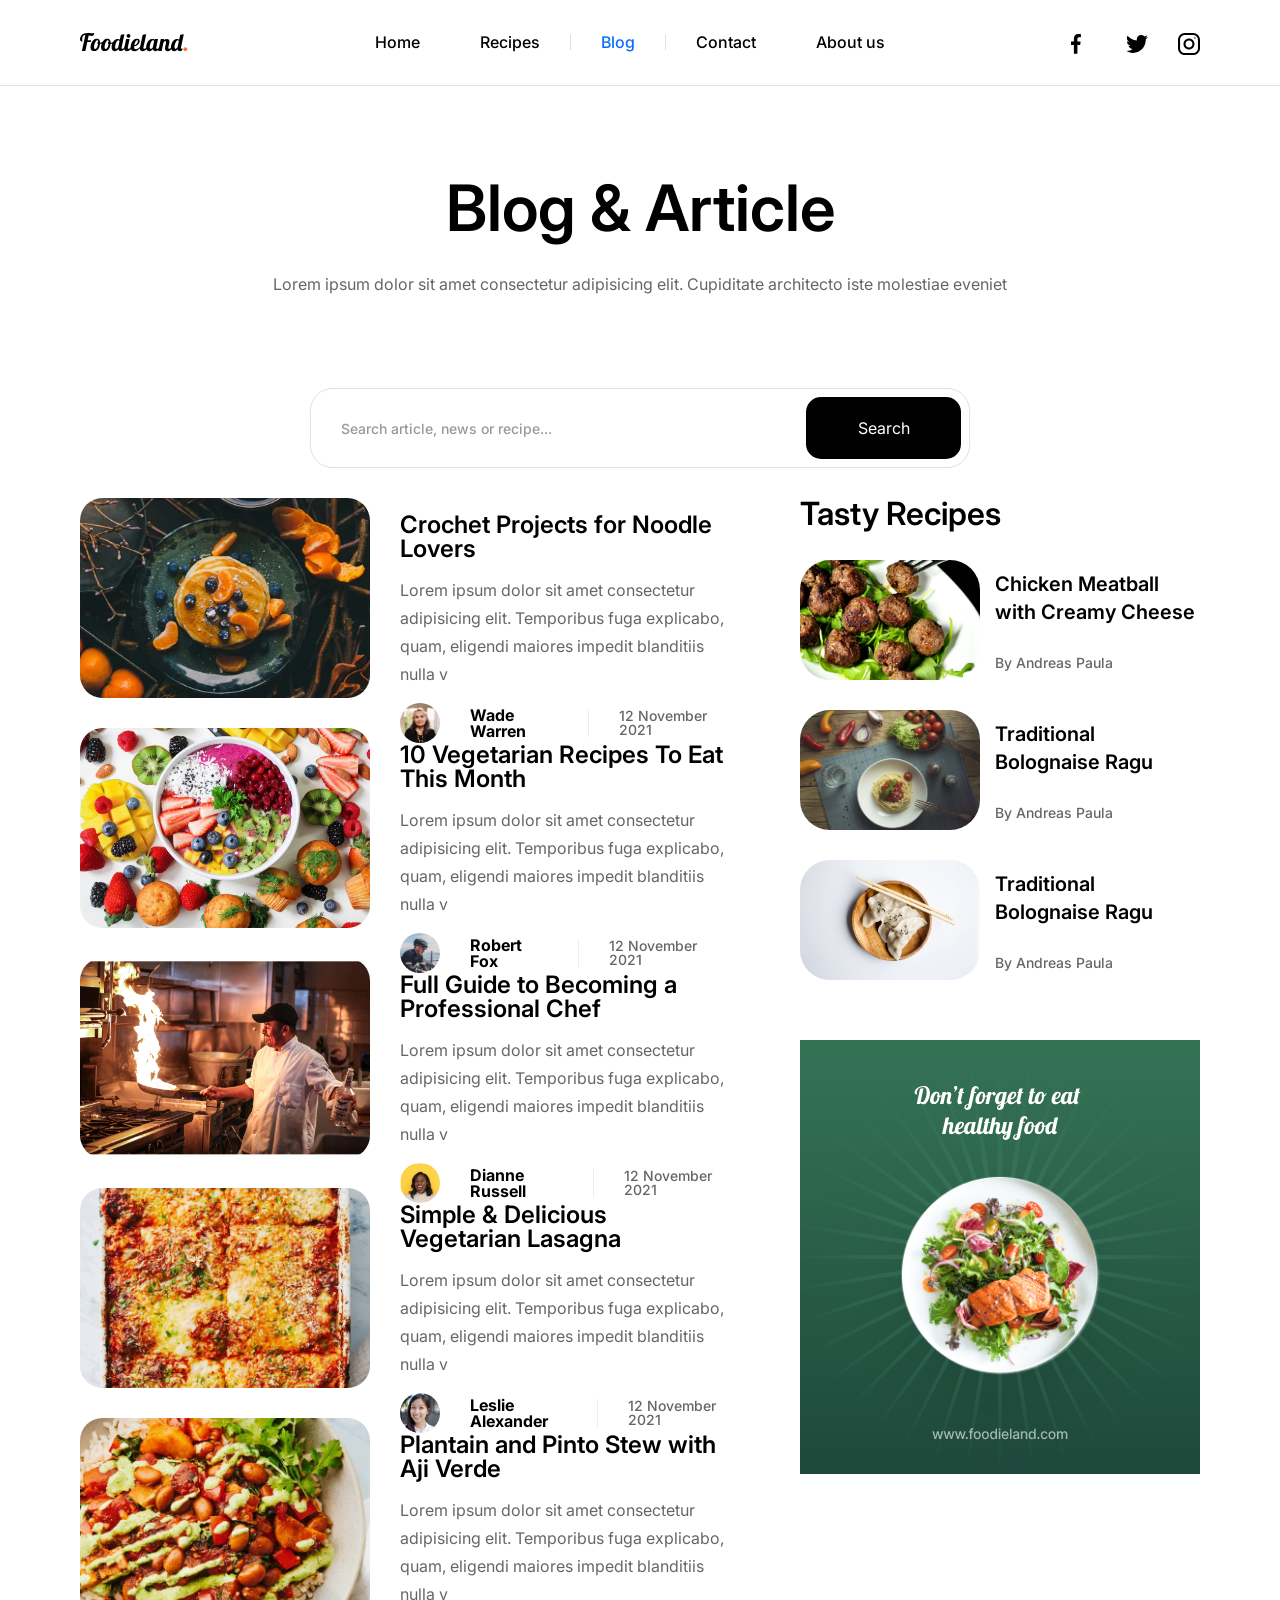
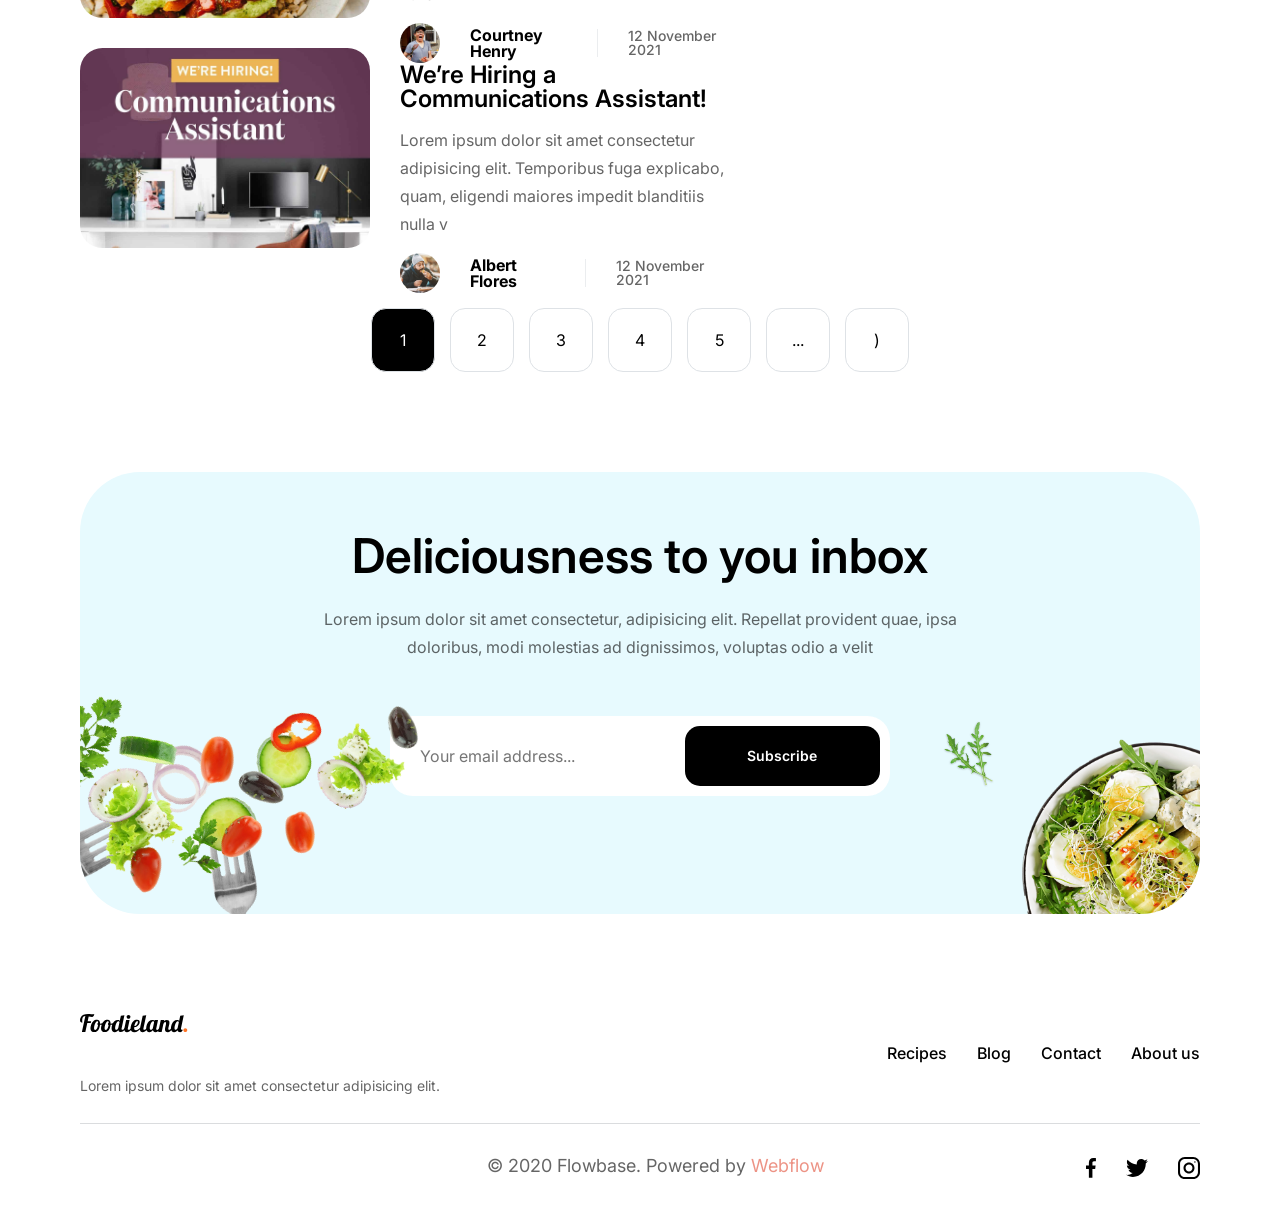
==== pages/blog_list_page/index.html @ 28702eb5 "Initial commit" ====
<!DOCTYPE html>
<html lang="en">

<head>
    <meta charset="UTF-8">
    <meta name="viewport" content="width=device-width, initial-scale=1.0">
    <link href="https://cdn.jsdelivr.net/npm/bootstrap@5.3.8/dist/css/bootstrap.min.css" rel="stylesheet"
        integrity="sha384-sRIl4kxILFvY47J16cr9ZwB07vP4J8+LH7qKQnuqkuIAvNWLzeN8tE5YBujZqJLB" crossorigin="anonymous">
    <script src="https://cdn.jsdelivr.net/npm/bootstrap@5.3.8/dist/js/bootstrap.bundle.min.js"
        integrity="sha384-FKyoEForCGlyvwx9Hj09JcYn3nv7wiPVlz7YYwJrWVcXK/BmnVDxM+D2scQbITxI"
        crossorigin="anonymous"></script>
    <link rel="preconnect" href="https://fonts.googleapis.com">
    <link rel="preconnect" href="https://fonts.gstatic.com" crossorigin>
    <link
        href="https://fonts.googleapis.com/css2?family=Inter:ital,opsz,wght@0,14..32,100..900;1,14..32,100..900&display=swap"
        rel="stylesheet">
    <link rel="stylesheet" href="./styles/style.css">
    <title>Blog List Page</title>
</head>

<body>
    <header class="d-flex justify-content-between align-items-center pt-2 pb-2 border-bottom">
        <img src="../../assets/svg/logo.svg" alt="">
        <ul class="d-flex">
            <li class="ps-2 pe-2">Home</li>
            <li class="ps-2 pe-2">Recipes</li>
            <li class="ps-2 pe-2 border-start border-end text-primary">Blog</li>
            <li class="ps-2 pe-2">Contact</li>
            <li class="ps-2 pe-2">About us</li>
        </ul>
        <ul class="d-flex gap-2">
            <li class="me-1"><img src="../../assets/svg/facebook.svg" alt=""></li>
            <li><img src="../../assets/svg/twitter.svg" alt=""></li>
            <li><img src="../../assets/svg/instagram.svg" alt=""></li>
        </ul>
    </header>
    <div class="headline mt-4 d-flex no-padding flex-column gap-2">
        <h2>Blog & Article</h2>
        <p>Lorem ipsum dolor sit amet consectetur adipisicing elit. Cupiditate architecto iste molestiae eveniet</p>
        <div class="d-flex border ps-2 rounded-2 m-4 mt-3 mb-2 bg-white">
            <input class="border-0" type="text" placeholder="Search article, news or recipe...">
            <button class="w-25 ms-auto rounded-1 bg-black text-white border-0">Search</button>
        </div>
    </div>
    <div class="choices">
        <div class=" d-flex gap-3 w-100 justify-content-between">
            <aside class="left no-padding d-flex flex-column gap-2 container">
                <div class="my-rows d-flex gap-1">
                    <span class="no-padding flex-shrink-0 position-relative h-100 rounded-2 overflow-hidden">
                        <img class="w-100 top-50 position-absolute translate-middle-y"
                            src="../../assets/images/orange pancake.jpg" alt="">
                    </span>
                    <div class="context m-1 no-padding d-flex flex-column gap-1">
                        <h3>Crochet Projects for Noodle Lovers</h3>
                        <p>Lorem ipsum dolor sit amet consectetur adipisicing elit. Temporibus fuga explicabo, quam,
                            eligendi maiores impedit blanditiis nulla v</p>
                        <div class="user-info d-flex align-items-center gap-2">
                            <img class="rounded-circle" src="../../assets/images/wade.png" alt="">
                            <h4>Wade Warren</h4>
                            <p class="border-start ps-2">12 November 2021</p>
                        </div>
                    </div>
                </div>
                <div class="my-rows d-flex gap-1">
                    <span class="no-padding flex-shrink-0 position-relative h-100 rounded-2 overflow-hidden">
                        <img class="w-100 top-50 position-absolute translate-middle-y"
                            src="../../assets/images/fruit salad.png" alt="">
                    </span>
                    <div class="context m-1 no-padding d-flex flex-column gap-1">
                        <h3>10 Vegetarian Recipes To Eat This Month</h3>
                        <p>Lorem ipsum dolor sit amet consectetur adipisicing elit. Temporibus fuga explicabo, quam,
                            eligendi maiores impedit blanditiis nulla v</p>
                        <div class="user-info d-flex align-items-center gap-2">
                            <img class="rounded-circle" src="../../assets/images/robert.png" alt="">
                            <h4>Robert Fox</h4>
                            <p class="border-start ps-2">12 November 2021</p>
                        </div>
                    </div>
                </div>
                <div class="my-rows d-flex gap-1">
                    <span class="no-padding flex-shrink-0 position-relative h-100 rounded-2 overflow-hidden">
                        <img class="w-100 top-50 position-absolute translate-middle-y"
                            src="../../assets/images/chef.png" alt="">
                    </span>
                    <div class="context m-1 no-padding d-flex flex-column gap-1">
                        <h3>Full Guide to Becoming a Professional Chef</h3>
                        <p>Lorem ipsum dolor sit amet consectetur adipisicing elit. Temporibus fuga explicabo, quam,
                            eligendi maiores impedit blanditiis nulla v</p>
                        <div class="user-info d-flex align-items-center gap-2">
                            <img class="rounded-circle" src="../../assets/images/dianne.png" alt="">
                            <h4>Dianne Russell</h4>
                            <p class="border-start ps-2">12 November 2021</p>
                        </div>
                    </div>
                </div>
                <div class="my-rows d-flex gap-1">
                    <span class="no-padding flex-shrink-0 position-relative h-100 rounded-2 overflow-hidden">
                        <img class="w-100 top-50 position-absolute translate-middle-y"
                            src="../../assets/images/lasagna.png" alt="">
                    </span>
                    <div class="context m-1 no-padding d-flex flex-column gap-1">
                        <h3>Simple & Delicious Vegetarian Lasagna</h3>
                        <p>Lorem ipsum dolor sit amet consectetur adipisicing elit. Temporibus fuga explicabo, quam,
                            eligendi maiores impedit blanditiis nulla v</p>
                        <div class="user-info d-flex align-items-center gap-2">
                            <img class="rounded-circle" src="../../assets/images/leslie.png" alt="">
                            <h4>Leslie Alexander</h4>
                            <p class="border-start ps-2">12 November 2021</p>
                        </div>
                    </div>
                </div>
                <div class="my-rows d-flex gap-1">
                    <span class="no-padding flex-shrink-0 position-relative h-100 rounded-2 overflow-hidden">
                        <img class="w-100 top-50 position-absolute translate-middle-y"
                            src="../../assets/images/verde.png" alt="">
                    </span>
                    <div class="context m-1 no-padding d-flex flex-column gap-1">
                        <h3>Plantain and Pinto Stew with Aji Verde</h3>
                        <p>Lorem ipsum dolor sit amet consectetur adipisicing elit. Temporibus fuga explicabo, quam,
                            eligendi maiores impedit blanditiis nulla v</p>
                        <div class="user-info d-flex align-items-center gap-2">
                            <img class="rounded-circle" src="../../assets/images/courtney.png" alt="">
                            <h4>Courtney Henry</h4>
                            <p class="border-start ps-2">12 November 2021</p>
                        </div>
                    </div>
                </div>
                <div class="my-rows d-flex gap-1">
                    <span class="no-padding flex-shrink-0 position-relative h-100 rounded-2 overflow-hidden">
                        <img class="w-100 top-50 position-absolute translate-middle-y"
                            src="../../assets/images/announce.png" alt="">
                    </span>
                    <div class="context m-1 no-padding d-flex flex-column gap-1">
                        <h3>We’re Hiring a Communications Assistant!</h3>
                        <p>Lorem ipsum dolor sit amet consectetur adipisicing elit. Temporibus fuga explicabo, quam,
                            eligendi maiores impedit blanditiis nulla v</p>
                        <div class="user-info d-flex align-items-center gap-2">
                            <img class="rounded-circle" src="../../assets/images/albert.png" alt="">
                            <h4>Albert Flores</h4>
                            <p class="border-start ps-2">12 November 2021</p>
                        </div>
                    </div>
                </div>
            </aside>
            <aside class="right flex-shrink-0 ms-auto d-flex flex-column gap-2">
                <div class="first">
                    <h3>Tasty Recipes</h3>
                    <ul class="d-flex mt-2 mb-2 flex-column gap-2">
                        <li class="overflow-hidden d-flex align-items-center gap-1">
                            <span class="flex-shrink-0 d-block h-100 overflow-hidden rounded-3">
                                <img class="start-50 top-50 translate-middle position-relative w-100"
                                    src="../../assets/images/meat balls.png" alt="">
                            </span>
                            <div class="descrip d-flex flex-column gap-2">
                                <h4>Chicken Meatball with Creamy Cheese</h4>
                                <p>By Andreas Paula</p>
                            </div>
                        </li>
                        <li class="overflow-hidden d-flex align-items-center gap-1">
                            <span class="flex-shrink-0 d-block h-100 overflow-hidden rounded-3">
                                <img class="start-50 top-50 translate-middle position-relative w-100"
                                    src="../../assets/images/ragu.png" alt="">
                            </span>
                            <div class="descrip d-flex flex-column gap-2">
                                <h4>Traditional Bolognaise Ragu</h4>
                                <p>By Andreas Paula</p>
                            </div>
                        </li>
                        <li class="overflow-hidden d-flex align-items-center gap-1">
                            <span class="flex-shrink-0 d-block h-100 overflow-hidden rounded-3">
                                <img class="start-50 top-50 translate-middle position-relative w-100"
                                    src="../../assets/images/dumplings.png" alt="">
                            </span>
                            <div class="descrip d-flex flex-column gap-2">
                                <h4>Traditional Bolognaise Ragu</h4>
                                <p>By Andreas Paula</p>
                            </div>
                        </li>
                    </ul>
                </div>
                <img class="w-100" src="../../assets/images/healthy food.svg" alt="">
            </aside>
        </div>
        <div class="container-fluid mt-3 d-flex gap-1 justify-content-center">
            <button
                class="my-col border rounded-1 d-flex justify-content-center bg-black text-white align-items-center">1</button>
            <button class="my-col border rounded-1 d-flex justify-content-center bg-white align-items-center">2</button>
            <button class="my-col border rounded-1 d-flex justify-content-center bg-white align-items-center">3</button>
            <button class="my-col border rounded-1 d-flex justify-content-center bg-white align-items-center">4</button>
            <button class="my-col border rounded-1 d-flex justify-content-center bg-white align-items-center">5</button>
            <button
                class="my-col border rounded-1 d-flex justify-content-center bg-white align-items-center">...</button>
            <button class="my-col border rounded-1 d-flex justify-content-center bg-white align-items-center">)</button>
        </div>
    </div>
    <div class="inbox">
        <div class="w-100 d-flex position-relative p-3 align-items-center flex-column rounded-4 h-100 my-bg">
            <h1>Deliciousness to you inbox</h1>
            <p>Lorem ipsum dolor sit amet consectetur, adipisicing elit. Repellat provident quae, ipsa doloribus,
                modi molestias ad dignissimos, voluptas odio a velit</p>
            <div class="d-flex rounded-2 mt-2 bg-white">
                <input class="border-0" type="text" placeholder="Your email address...">
                <button class="w-100 rounded-1 bg-black border-0">Subscribe</button>
            </div>
            <img src="../../assets/images/curved veges.png" alt="">
            <img src="../../assets/images/spice leaf.png" alt="">
            <img src="../../assets/images/egg salad.webp" alt="">
        </div>
    </div>
    <footer class="d-flex flex-column">
        <div class="d-flex mb-2 align-items-center justify-content-between">
            <div class="d-flex flex-column">
                <img class="align-self-start" src="../../assets/svg/logo.svg" alt="logo here">
                <p>Lorem ipsum dolor sit amet consectetur adipisicing elit.</p>
            </div>
            <ul class="d-flex">
                <li>Recipes</li>
                <li>Blog</li>
                <li>Contact</li>
                <li>About us</li>
            </ul>
        </div>
        <div class="d-flex p-2 pe-0 align-items-center border-top border-1 border-secondary border-opacity-25">
            <div>© 2020 Flowbase. Powered by <span class="ally-color">Webflow</span></div>
            <ul class="d-flex">
                <li><img src="../../assets/svg/facebook.svg" alt=""></li>
                <li><img src="../../assets/svg/twitter.svg" alt=""></li>
                <li><img src="../../assets/svg/instagram.svg" alt=""></li>
            </ul>
        </div>
    </footer>
</body>

</html>
---- pages/blog_list_page/styles/style.css ----
.no-margin {
  margin: 0 !important;
}

.no-padding {
  padding: 0 !important;
}

.ally-color {
  color: rgb(225, 76, 53);
  font-size: inherit;
}

.my-bg {
  background-color: rgb(231, 250, 254);
}

p {
  color: black;
  opacity: 0.6;
  letter-spacing: 0;
  line-height: 28px;
  font-size: normal;
  font-weight: 400;
}

footer {
  height: 198px;
}
footer > div:first-child {
  height: 40%;
}
footer > div:first-child div {
  height: 100%;
}
footer > div:first-child div p {
  margin-top: auto;
  color: black;
  opacity: 0.6;
  letter-spacing: 0;
  line-height: 100%;
  font-size: 14px;
  font-weight: 400;
}
footer > div:first-child ul {
  list-style: none;
  gap: 30px;
}
footer > div:first-child ul li {
  color: black;
  opacity: 1;
  letter-spacing: 0;
  line-height: 100%;
  font-size: normal;
  font-weight: 500;
  letter-spacing: -2%;
}
footer > div:last-child div {
  margin-left: 50%;
  transform: translateX(-50%);
  color: black;
  opacity: 0.6;
  letter-spacing: 0;
  line-height: 100%;
  font-size: 18px;
  font-weight: 400;
}
footer > div:last-child ul {
  margin-left: auto;
  list-style: none;
  gap: 30px;
}

header ul {
  list-style: none;
}
header ul:nth-child(2) li {
  color: black;
  opacity: 1;
  letter-spacing: 0;
  line-height: 100%;
  font-size: 16px;
  font-weight: 500;
  letter-spacing: -2%;
}

.inbox {
  height: 442px;
  margin: 100px 0;
}
.inbox div {
  gap: 25px;
  overflow: hidden;
}
.inbox div h1 {
  color: black;
  opacity: 1;
  letter-spacing: 0;
  line-height: 100%;
  font-size: 48px;
  font-weight: 600;
  letter-spacing: -4%;
}
.inbox div p {
  color: black;
  opacity: 0.6;
  letter-spacing: 0;
  line-height: 100%;
  font-size: normal;
  font-weight: 400;
  text-align: center;
  width: 68%;
  line-height: 28px;
}
.inbox div .d-flex {
  width: 50%;
  padding: 10px;
  height: 80px;
  gap: 0;
}
.inbox div .d-flex input {
  width: 140%;
  padding-left: 20px;
}
.inbox div .d-flex input:focus {
  border: none !important;
  outline: none !important;
}
.inbox div .d-flex button {
  color: white;
  opacity: 1;
  letter-spacing: 0;
  line-height: 100%;
  font-size: 14px;
  font-weight: 600;
  letter-spacing: -2%;
}
.inbox div img {
  position: absolute;
}
.inbox div img:nth-child(4) {
  bottom: -15%;
  width: 400px;
  left: -8%;
  transform: rotate(27deg);
}
.inbox div img:nth-child(5) {
  bottom: 28%;
  right: 18%;
  width: 50px;
  transform: rotate(-32deg);
}
.inbox div img:nth-child(6) {
  bottom: -23%;
  right: -8%;
  width: 270px;
}

.choices .left .my-rows {
  height: 200px;
}
.choices .left .my-rows span {
  width: 290px;
}
.choices .left .my-rows .context h3 {
  color: black;
  opacity: 1;
  letter-spacing: -4%;
  line-height: 100%;
  font-size: 24px;
  font-weight: 600;
}
.choices .left .my-rows .context .user-info img {
  width: 40px;
  height: 40px;
}
.choices .left .my-rows .context .user-info h4 {
  color: black;
  opacity: 1;
  letter-spacing: -2%;
  line-height: 100%;
  font-size: 16px;
  font-weight: 700;
}
.choices .left .my-rows .context .user-info p {
  color: black;
  opacity: 0.6;
  letter-spacing: -2%;
  line-height: 100%;
  font-size: 14px;
  font-weight: 500;
}
.choices .right {
  width: 400px;
}
.choices .right .first h3 {
  color: black;
  opacity: 1;
  letter-spacing: -4%;
  line-height: 100%;
  font-size: 32px;
  font-weight: 600;
}
.choices .right .first ul li {
  height: 120px;
}
.choices .right .first ul li span {
  width: 180px;
}
.choices .right .first ul li h4 {
  color: black;
  opacity: 1;
  letter-spacing: -4%;
  line-height: 28px;
  font-size: 20px;
  font-weight: 600;
}
.choices .right .first ul li p {
  color: black;
  opacity: 0.6;
  letter-spacing: -2%;
  line-height: 100%;
  font-size: 14px;
  font-weight: 500;
}
.choices .container-fluid .my-col {
  height: 64px;
  width: 64px;
}

.headline {
  width: 840px;
  margin: auto;
  text-align: center;
}
.headline h2 {
  color: black;
  opacity: 1;
  letter-spacing: -4%;
  line-height: 100%;
  font-size: 64px;
  font-weight: 600;
}
.headline div {
  height: 80px;
  padding: 8px;
}
.headline div input::-moz-placeholder {
  color: black;
  opacity: 0.4;
  letter-spacing: -2%;
  line-height: 100%;
  font-size: 14px;
  font-weight: 500;
}
.headline div input::placeholder {
  color: black;
  opacity: 0.4;
  letter-spacing: -2%;
  line-height: 100%;
  font-size: 14px;
  font-weight: 500;
}
.headline div input:focus {
  border: none !important;
  outline: none !important;
}

* {
  padding: 0;
  font-size: 16px;
  margin: 0;
  box-sizing: border-box !important;
}

h1,
h2,
h3,
h4,
h5,
h6,
p,
.row,
.container,
ul,
li span {
  margin: 0;
  padding: 0;
}

body > * {
  padding: 0 80px !important;
  font-family: "Inter";
}

:root {
  font-size: 60px;
}/*# sourceMappingURL=style.css.map */
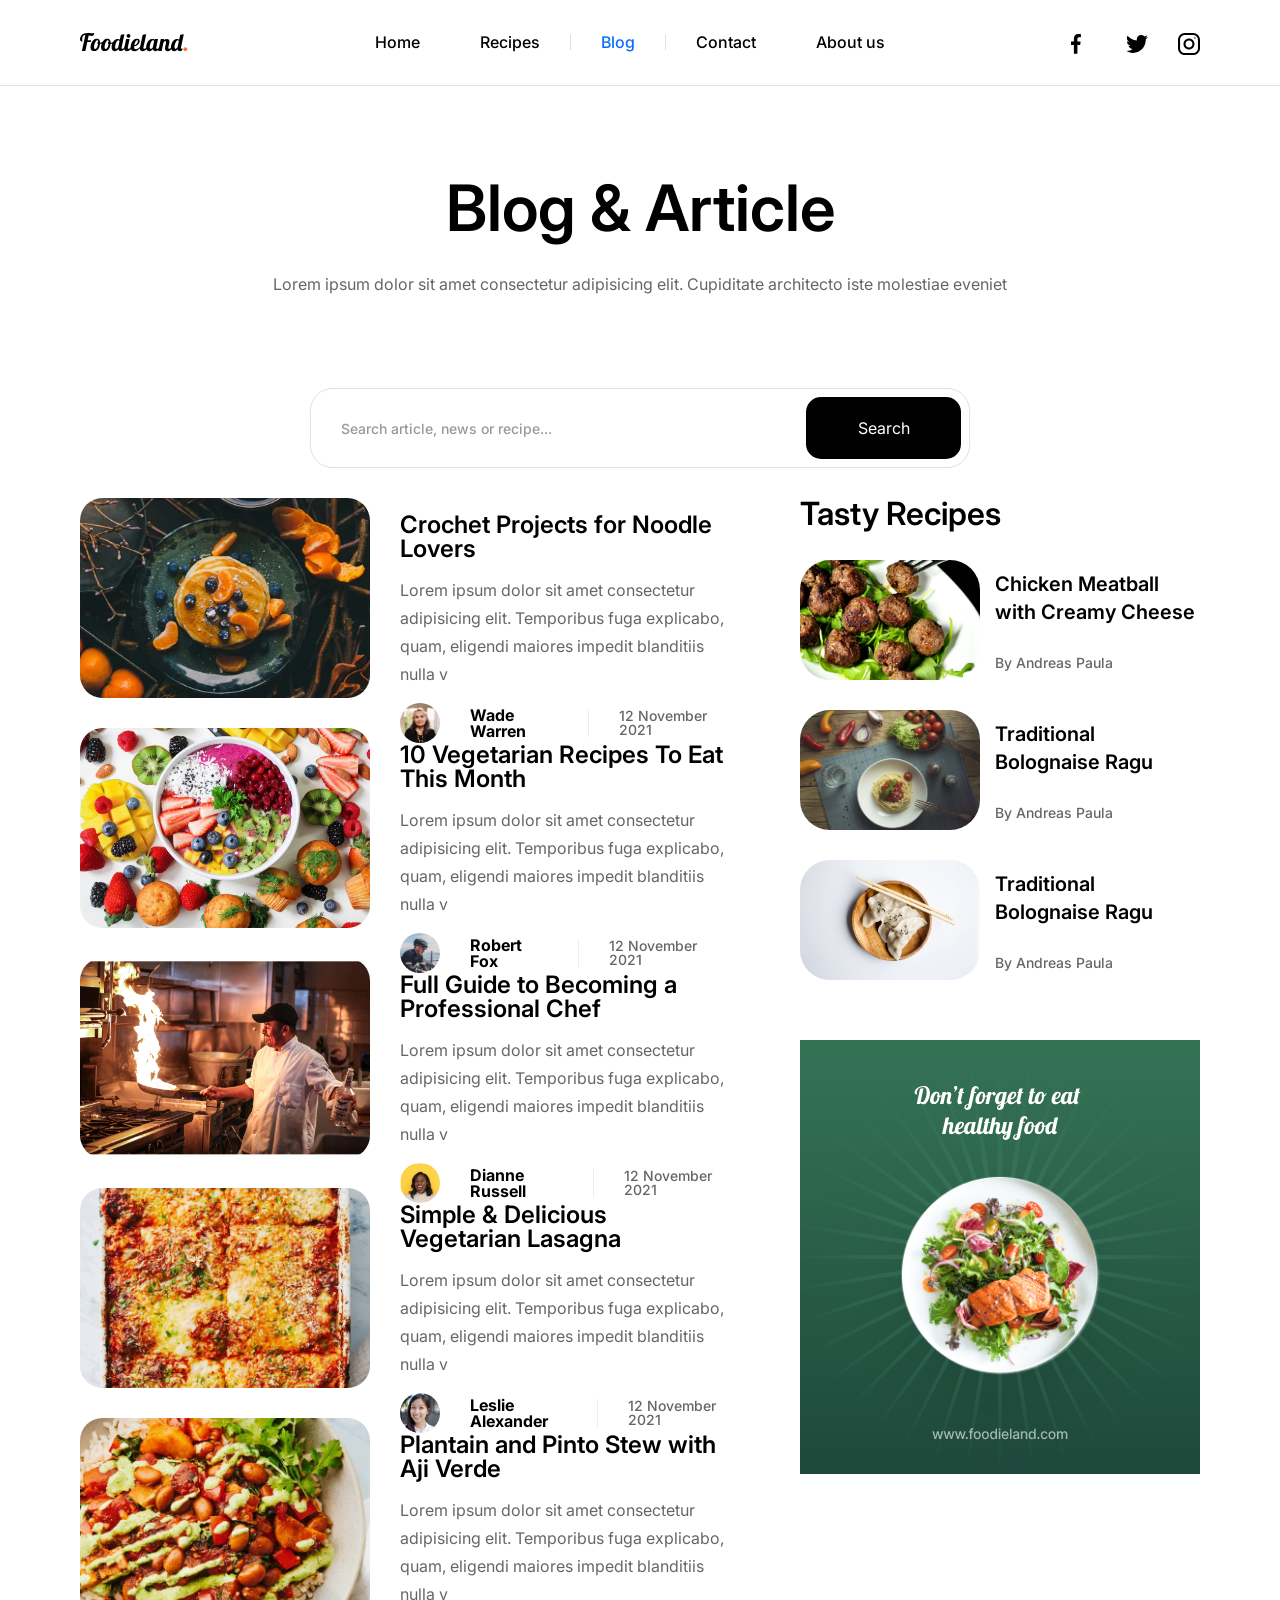
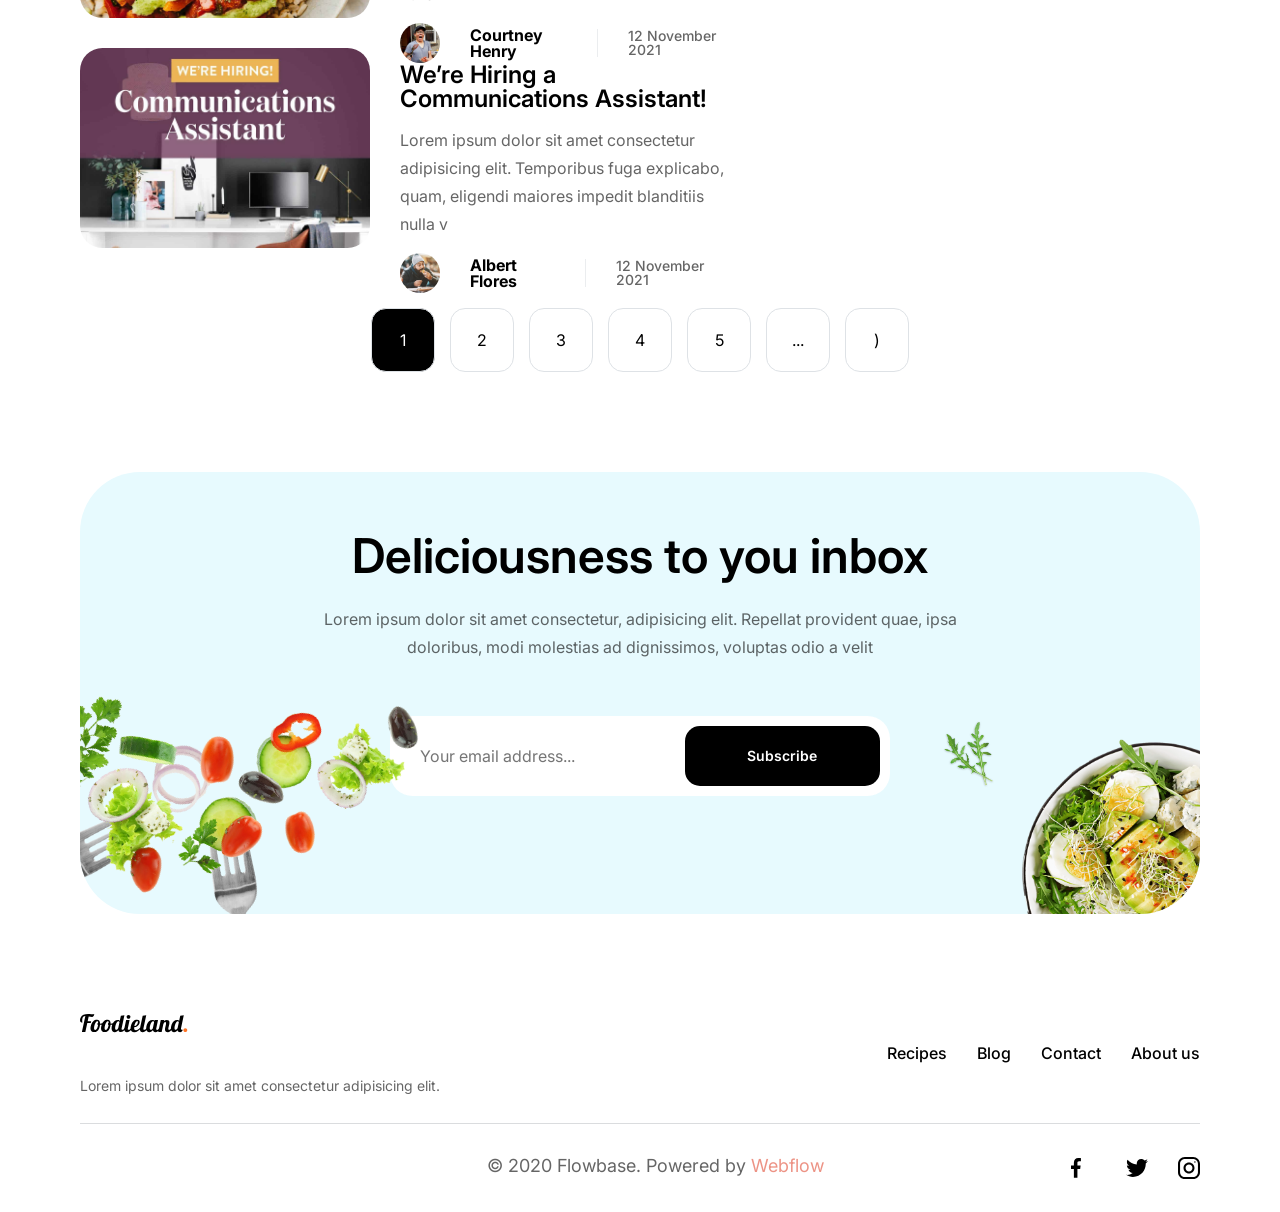
==== commit 16d59d74: "Fixing all header and footers" ====
--- a/pages/blog_list_page/index.html
+++ b/pages/blog_list_page/index.html
@@ -1,234 +1,327 @@
-<!DOCTYPE html>
+<!doctype html>
 <html lang="en">
+    <head>
+        <meta charset="UTF-8" />
+        <meta name="viewport" content="width=device-width, initial-scale=1.0" />
+        <link
+            href="https://cdn.jsdelivr.net/npm/bootstrap@5.3.8/dist/css/bootstrap.min.css"
+            rel="stylesheet"
+            integrity="sha384-sRIl4kxILFvY47J16cr9ZwB07vP4J8+LH7qKQnuqkuIAvNWLzeN8tE5YBujZqJLB"
+            crossorigin="anonymous"
+        />
+        <script
+            src="https://cdn.jsdelivr.net/npm/bootstrap@5.3.8/dist/js/bootstrap.bundle.min.js"
+            integrity="sha384-FKyoEForCGlyvwx9Hj09JcYn3nv7wiPVlz7YYwJrWVcXK/BmnVDxM+D2scQbITxI"
+            crossorigin="anonymous"
+        ></script>
+        <link rel="preconnect" href="https://fonts.googleapis.com" />
+        <link rel="preconnect" href="https://fonts.gstatic.com" crossorigin />
+        <link
+            href="https://fonts.googleapis.com/css2?family=Inter:ital,opsz,wght@0,14..32,100..900;1,14..32,100..900&display=swap"
+            rel="stylesheet"
+        />
+        <link rel="stylesheet" href="./styles/style.css" />
+        <title>Blog List Page</title>
+    </head>
 
-<head>
-    <meta charset="UTF-8">
-    <meta name="viewport" content="width=device-width, initial-scale=1.0">
-    <link href="https://cdn.jsdelivr.net/npm/bootstrap@5.3.8/dist/css/bootstrap.min.css" rel="stylesheet"
-        integrity="sha384-sRIl4kxILFvY47J16cr9ZwB07vP4J8+LH7qKQnuqkuIAvNWLzeN8tE5YBujZqJLB" crossorigin="anonymous">
-    <script src="https://cdn.jsdelivr.net/npm/bootstrap@5.3.8/dist/js/bootstrap.bundle.min.js"
-        integrity="sha384-FKyoEForCGlyvwx9Hj09JcYn3nv7wiPVlz7YYwJrWVcXK/BmnVDxM+D2scQbITxI"
-        crossorigin="anonymous"></script>
-    <link rel="preconnect" href="https://fonts.googleapis.com">
-    <link rel="preconnect" href="https://fonts.gstatic.com" crossorigin>
-    <link
-        href="https://fonts.googleapis.com/css2?family=Inter:ital,opsz,wght@0,14..32,100..900;1,14..32,100..900&display=swap"
-        rel="stylesheet">
-    <link rel="stylesheet" href="./styles/style.css">
-    <title>Blog List Page</title>
-</head>
-
-<body>
-    <header class="d-flex justify-content-between align-items-center pt-2 pb-2 border-bottom">
-        <img src="../../assets/svg/logo.svg" alt="">
-        <ul class="d-flex">
-            <li class="ps-2 pe-2">Home</li>
-            <li class="ps-2 pe-2">Recipes</li>
-            <li class="ps-2 pe-2 border-start border-end text-primary">Blog</li>
-            <li class="ps-2 pe-2">Contact</li>
-            <li class="ps-2 pe-2">About us</li>
-        </ul>
-        <ul class="d-flex gap-2">
-            <li class="me-1"><img src="../../assets/svg/facebook.svg" alt=""></li>
-            <li><img src="../../assets/svg/twitter.svg" alt=""></li>
-            <li><img src="../../assets/svg/instagram.svg" alt=""></li>
-        </ul>
-    </header>
-    <div class="headline mt-4 d-flex no-padding flex-column gap-2">
-        <h2>Blog & Article</h2>
-        <p>Lorem ipsum dolor sit amet consectetur adipisicing elit. Cupiditate architecto iste molestiae eveniet</p>
-        <div class="d-flex border ps-2 rounded-2 m-4 mt-3 mb-2 bg-white">
-            <input class="border-0" type="text" placeholder="Search article, news or recipe...">
-            <button class="w-25 ms-auto rounded-1 bg-black text-white border-0">Search</button>
+    <body>
+        <header class="d-flex justify-content-between align-items-center pt-2 pb-2 border-bottom">
+            <img src="/assets/svg/logo.svg" alt="" />
+            <ul class="d-flex">
+                <li class="ps-2 pe-2">
+                    <a class="text-decoration-none text-black" href="/index.html">Home</a>
+                </li>
+                <li class="ps-2 pe-2">
+                    <a class="text-decoration-none text-black" href="/pages/recipes_page/index.html">Recipes</a>
+                </li>
+                <li class="ps-2 pe-2 border-start border-end">
+                    <a class="text-decoration-none" href="/pages/blog_list_page/index.html">Blog</a>
+                </li>
+                <li class="ps-2 pe-2">
+                    <a class="text-decoration-none text-black" href="/pages/contact_page/index.html">Contact</a>
+                </li>
+                <li class="ps-2 pe-2">
+                    <a class="text-decoration-none text-black" href="/pages/blog_post_page/index.html">About us</a>
+                </li>
+            </ul>
+            <ul class="d-flex gap-2">
+                <li class="me-1"><a href="https://www.instagram.com" target="_blank"><img src="/assets/svg/facebook.svg" alt="" /></a></li>
+                <li><a href="https://www.instagram.com" target="_blank"><img src="/assets/svg/twitter.svg" alt="" /></a></li>
+                <li><a href="https://www.instagram.com" target="_blank"><img src="/assets/svg/instagram.svg" alt="" /></a></li>
+            </ul>
+        </header>
+        <div class="headline mt-4 d-flex no-padding flex-column gap-2">
+            <h2>Blog & Article</h2>
+            <p>Lorem ipsum dolor sit amet consectetur adipisicing elit. Cupiditate architecto iste molestiae eveniet</p>
+            <div class="d-flex border ps-2 rounded-2 m-4 mt-3 mb-2 bg-white">
+                <input class="border-0" type="text" placeholder="Search article, news or recipe..." />
+                <button class="w-25 ms-auto rounded-1 bg-black text-white border-0">Search</button>
+            </div>
         </div>
-    </div>
-    <div class="choices">
-        <div class=" d-flex gap-3 w-100 justify-content-between">
-            <aside class="left no-padding d-flex flex-column gap-2 container">
-                <div class="my-rows d-flex gap-1">
-                    <span class="no-padding flex-shrink-0 position-relative h-100 rounded-2 overflow-hidden">
-                        <img class="w-100 top-50 position-absolute translate-middle-y"
-                            src="../../assets/images/orange pancake.jpg" alt="">
-                    </span>
-                    <div class="context m-1 no-padding d-flex flex-column gap-1">
-                        <h3>Crochet Projects for Noodle Lovers</h3>
-                        <p>Lorem ipsum dolor sit amet consectetur adipisicing elit. Temporibus fuga explicabo, quam,
-                            eligendi maiores impedit blanditiis nulla v</p>
-                        <div class="user-info d-flex align-items-center gap-2">
-                            <img class="rounded-circle" src="../../assets/images/wade.png" alt="">
-                            <h4>Wade Warren</h4>
-                            <p class="border-start ps-2">12 November 2021</p>
-                        </div>
-                    </div>
+        <div class="choices">
+            <div class="d-flex gap-3 w-100 justify-content-between">
+                <aside class="left no-padding d-flex flex-column gap-2 container">
+                    <div class="my-rows d-flex gap-1">
+                        <span class="no-padding flex-shrink-0 position-relative h-100 rounded-2 overflow-hidden">
+                            <img
+                                class="w-100 top-50 position-absolute translate-middle-y"
+                                src="/assets/images/orange pancake.jpg"
+                                alt=""
+                            />
+                        </span>
+                        <div class="context m-1 no-padding d-flex flex-column gap-1">
+                            <h3>Crochet Projects for Noodle Lovers</h3>
+                            <p>
+                                Lorem ipsum dolor sit amet consectetur adipisicing elit. Temporibus fuga explicabo,
+                                quam, eligendi maiores impedit blanditiis nulla v
+                            </p>
+                            <div class="user-info d-flex align-items-center gap-2">
+                                <img class="rounded-circle" src="/assets/images/wade.png" alt="" />
+                                <h4>Wade Warren</h4>
+                                <p class="border-start ps-2">12 November 2021</p>
+                            </div>
+                        </div>
+                    </div>
+                    <div class="my-rows d-flex gap-1">
+                        <span class="no-padding flex-shrink-0 position-relative h-100 rounded-2 overflow-hidden">
+                            <img
+                                class="w-100 top-50 position-absolute translate-middle-y"
+                                src="/assets/images/fruit salad.png"
+                                alt=""
+                            />
+                        </span>
+                        <div class="context m-1 no-padding d-flex flex-column gap-1">
+                            <h3>10 Vegetarian Recipes To Eat This Month</h3>
+                            <p>
+                                Lorem ipsum dolor sit amet consectetur adipisicing elit. Temporibus fuga explicabo,
+                                quam, eligendi maiores impedit blanditiis nulla v
+                            </p>
+                            <div class="user-info d-flex align-items-center gap-2">
+                                <img class="rounded-circle" src="/assets/images/robert.png" alt="" />
+                                <h4>Robert Fox</h4>
+                                <p class="border-start ps-2">12 November 2021</p>
+                            </div>
+                        </div>
+                    </div>
+                    <div class="my-rows d-flex gap-1">
+                        <span class="no-padding flex-shrink-0 position-relative h-100 rounded-2 overflow-hidden">
+                            <img
+                                class="w-100 top-50 position-absolute translate-middle-y"
+                                src="/assets/images/chef.png"
+                                alt=""
+                            />
+                        </span>
+                        <div class="context m-1 no-padding d-flex flex-column gap-1">
+                            <h3>Full Guide to Becoming a Professional Chef</h3>
+                            <p>
+                                Lorem ipsum dolor sit amet consectetur adipisicing elit. Temporibus fuga explicabo,
+                                quam, eligendi maiores impedit blanditiis nulla v
+                            </p>
+                            <div class="user-info d-flex align-items-center gap-2">
+                                <img class="rounded-circle" src="/assets/images/dianne.png" alt="" />
+                                <h4>Dianne Russell</h4>
+                                <p class="border-start ps-2">12 November 2021</p>
+                            </div>
+                        </div>
+                    </div>
+                    <div class="my-rows d-flex gap-1">
+                        <span class="no-padding flex-shrink-0 position-relative h-100 rounded-2 overflow-hidden">
+                            <img
+                                class="w-100 top-50 position-absolute translate-middle-y"
+                                src="/assets/images/lasagna.png"
+                                alt=""
+                            />
+                        </span>
+                        <div class="context m-1 no-padding d-flex flex-column gap-1">
+                            <h3>Simple & Delicious Vegetarian Lasagna</h3>
+                            <p>
+                                Lorem ipsum dolor sit amet consectetur adipisicing elit. Temporibus fuga explicabo,
+                                quam, eligendi maiores impedit blanditiis nulla v
+                            </p>
+                            <div class="user-info d-flex align-items-center gap-2">
+                                <img class="rounded-circle" src="/assets/images/leslie.png" alt="" />
+                                <h4>Leslie Alexander</h4>
+                                <p class="border-start ps-2">12 November 2021</p>
+                            </div>
+                        </div>
+                    </div>
+                    <div class="my-rows d-flex gap-1">
+                        <span class="no-padding flex-shrink-0 position-relative h-100 rounded-2 overflow-hidden">
+                            <img
+                                class="w-100 top-50 position-absolute translate-middle-y"
+                                src="/assets/images/verde.png"
+                                alt=""
+                            />
+                        </span>
+                        <div class="context m-1 no-padding d-flex flex-column gap-1">
+                            <h3>Plantain and Pinto Stew with Aji Verde</h3>
+                            <p>
+                                Lorem ipsum dolor sit amet consectetur adipisicing elit. Temporibus fuga explicabo,
+                                quam, eligendi maiores impedit blanditiis nulla v
+                            </p>
+                            <div class="user-info d-flex align-items-center gap-2">
+                                <img class="rounded-circle" src="/assets/images/courtney.png" alt="" />
+                                <h4>Courtney Henry</h4>
+                                <p class="border-start ps-2">12 November 2021</p>
+                            </div>
+                        </div>
+                    </div>
+                    <div class="my-rows d-flex gap-1">
+                        <span class="no-padding flex-shrink-0 position-relative h-100 rounded-2 overflow-hidden">
+                            <img
+                                class="w-100 top-50 position-absolute translate-middle-y"
+                                src="/assets/images/announce.png"
+                                alt=""
+                            />
+                        </span>
+                        <div class="context m-1 no-padding d-flex flex-column gap-1">
+                            <h3>We’re Hiring a Communications Assistant!</h3>
+                            <p>
+                                Lorem ipsum dolor sit amet consectetur adipisicing elit. Temporibus fuga explicabo,
+                                quam, eligendi maiores impedit blanditiis nulla v
+                            </p>
+                            <div class="user-info d-flex align-items-center gap-2">
+                                <img class="rounded-circle" src="/assets/images/albert.png" alt="" />
+                                <h4>Albert Flores</h4>
+                                <p class="border-start ps-2">12 November 2021</p>
+                            </div>
+                        </div>
+                    </div>
+                </aside>
+                <aside class="right flex-shrink-0 ms-auto d-flex flex-column gap-2">
+                    <div class="first">
+                        <h3>Tasty Recipes</h3>
+                        <ul class="d-flex mt-2 mb-2 flex-column gap-2">
+                            <li class="overflow-hidden d-flex align-items-center gap-1">
+                                <span class="flex-shrink-0 d-block h-100 overflow-hidden rounded-3">
+                                    <img
+                                        class="start-50 top-50 translate-middle position-relative w-100"
+                                        src="/assets/images/meat balls.png"
+                                        alt=""
+                                    />
+                                </span>
+                                <div class="descrip d-flex flex-column gap-2">
+                                    <h4>Chicken Meatball with Creamy Cheese</h4>
+                                    <p>By Andreas Paula</p>
+                                </div>
+                            </li>
+                            <li class="overflow-hidden d-flex align-items-center gap-1">
+                                <span class="flex-shrink-0 d-block h-100 overflow-hidden rounded-3">
+                                    <img
+                                        class="start-50 top-50 translate-middle position-relative w-100"
+                                        src="/assets/images/ragu.png"
+                                        alt=""
+                                    />
+                                </span>
+                                <div class="descrip d-flex flex-column gap-2">
+                                    <h4>Traditional Bolognaise Ragu</h4>
+                                    <p>By Andreas Paula</p>
+                                </div>
+                            </li>
+                            <li class="overflow-hidden d-flex align-items-center gap-1">
+                                <span class="flex-shrink-0 d-block h-100 overflow-hidden rounded-3">
+                                    <img
+                                        class="start-50 top-50 translate-middle position-relative w-100"
+                                        src="/assets/images/dumplings.png"
+                                        alt=""
+                                    />
+                                </span>
+                                <div class="descrip d-flex flex-column gap-2">
+                                    <h4>Traditional Bolognaise Ragu</h4>
+                                    <p>By Andreas Paula</p>
+                                </div>
+                            </li>
+                        </ul>
+                    </div>
+                    <img class="w-100" src="/assets/images/healthy food.svg" alt="" />
+                </aside>
+            </div>
+            <div class="container-fluid mt-3 d-flex gap-1 justify-content-center">
+                <button
+                    class="my-col border rounded-1 d-flex justify-content-center bg-black text-white align-items-center"
+                >
+                    1
+                </button>
+                <button class="my-col border rounded-1 d-flex justify-content-center bg-white align-items-center">
+                    2
+                </button>
+                <button class="my-col border rounded-1 d-flex justify-content-center bg-white align-items-center">
+                    3
+                </button>
+                <button class="my-col border rounded-1 d-flex justify-content-center bg-white align-items-center">
+                    4
+                </button>
+                <button class="my-col border rounded-1 d-flex justify-content-center bg-white align-items-center">
+                    5
+                </button>
+                <button class="my-col border rounded-1 d-flex justify-content-center bg-white align-items-center">
+                    ...
+                </button>
+                <button class="my-col border rounded-1 d-flex justify-content-center bg-white align-items-center">
+                    )
+                </button>
+            </div>
+        </div>
+        <div class="inbox">
+            <div class="w-100 d-flex position-relative p-3 align-items-center flex-column rounded-4 h-100 my-bg">
+                <h1>Deliciousness to you inbox</h1>
+                <p>
+                    Lorem ipsum dolor sit amet consectetur, adipisicing elit. Repellat provident quae, ipsa doloribus,
+                    modi molestias ad dignissimos, voluptas odio a velit
+                </p>
+                <div class="d-flex rounded-2 mt-2 bg-white">
+                    <input class="border-0" type="text" placeholder="Your email address..." />
+                    <button class="w-100 rounded-1 bg-black border-0">Subscribe</button>
                 </div>
-                <div class="my-rows d-flex gap-1">
-                    <span class="no-padding flex-shrink-0 position-relative h-100 rounded-2 overflow-hidden">
-                        <img class="w-100 top-50 position-absolute translate-middle-y"
-                            src="../../assets/images/fruit salad.png" alt="">
-                    </span>
-                    <div class="context m-1 no-padding d-flex flex-column gap-1">
-                        <h3>10 Vegetarian Recipes To Eat This Month</h3>
-                        <p>Lorem ipsum dolor sit amet consectetur adipisicing elit. Temporibus fuga explicabo, quam,
-                            eligendi maiores impedit blanditiis nulla v</p>
-                        <div class="user-info d-flex align-items-center gap-2">
-                            <img class="rounded-circle" src="../../assets/images/robert.png" alt="">
-                            <h4>Robert Fox</h4>
-                            <p class="border-start ps-2">12 November 2021</p>
-                        </div>
-                    </div>
+                <img src="/assets/images/curved veges.png" alt="" />
+                <img src="/assets/images/spice leaf.png" alt="" />
+                <img src="/assets/images/egg salad.webp" alt="" />
+            </div>
+        </div>
+        <footer class="d-flex flex-column">
+            <div class="d-flex mb-2 align-items-center justify-content-between">
+                <div class="d-flex flex-column">
+                    <img class="align-self-start" src="/assets/svg/logo.svg" alt="logo here" />
+                    <p>Lorem ipsum dolor sit amet consectetur adipisicing elit.</p>
                 </div>
-                <div class="my-rows d-flex gap-1">
-                    <span class="no-padding flex-shrink-0 position-relative h-100 rounded-2 overflow-hidden">
-                        <img class="w-100 top-50 position-absolute translate-middle-y"
-                            src="../../assets/images/chef.png" alt="">
-                    </span>
-                    <div class="context m-1 no-padding d-flex flex-column gap-1">
-                        <h3>Full Guide to Becoming a Professional Chef</h3>
-                        <p>Lorem ipsum dolor sit amet consectetur adipisicing elit. Temporibus fuga explicabo, quam,
-                            eligendi maiores impedit blanditiis nulla v</p>
-                        <div class="user-info d-flex align-items-center gap-2">
-                            <img class="rounded-circle" src="../../assets/images/dianne.png" alt="">
-                            <h4>Dianne Russell</h4>
-                            <p class="border-start ps-2">12 November 2021</p>
-                        </div>
-                    </div>
+                <ul class="d-flex">
+                    <li>
+                        <a class="text-black text-decoration-none" href="./pages/recipes_page/index.html">Recipes</a>
+                    </li>
+                    <li>
+                        <a class="text-black text-decoration-none" href="./pages/blog_list_page/index.html">Blog</a>
+                    </li>
+                    <li>
+                        <a class="text-black text-decoration-none" href="./pages/contact_page/index.html">Contact</a>
+                    </li>
+                    <li>
+                        <a class="text-black text-decoration-none" href="./pages/blog_post_page/index.html">About us</a>
+                    </li>
+                </ul>
+            </div>
+            <div class="d-flex p-2 pe-0 align-items-center border-top border-1 border-secondary border-opacity-25">
+                <div>
+                    © 2020 Flowbase. Powered by
+                    <a href="https://webflow.com/" class="text-decoration-none ally-color">Webflow</a>
                 </div>
-                <div class="my-rows d-flex gap-1">
-                    <span class="no-padding flex-shrink-0 position-relative h-100 rounded-2 overflow-hidden">
-                        <img class="w-100 top-50 position-absolute translate-middle-y"
-                            src="../../assets/images/lasagna.png" alt="">
-                    </span>
-                    <div class="context m-1 no-padding d-flex flex-column gap-1">
-                        <h3>Simple & Delicious Vegetarian Lasagna</h3>
-                        <p>Lorem ipsum dolor sit amet consectetur adipisicing elit. Temporibus fuga explicabo, quam,
-                            eligendi maiores impedit blanditiis nulla v</p>
-                        <div class="user-info d-flex align-items-center gap-2">
-                            <img class="rounded-circle" src="../../assets/images/leslie.png" alt="">
-                            <h4>Leslie Alexander</h4>
-                            <p class="border-start ps-2">12 November 2021</p>
-                        </div>
-                    </div>
-                </div>
-                <div class="my-rows d-flex gap-1">
-                    <span class="no-padding flex-shrink-0 position-relative h-100 rounded-2 overflow-hidden">
-                        <img class="w-100 top-50 position-absolute translate-middle-y"
-                            src="../../assets/images/verde.png" alt="">
-                    </span>
-                    <div class="context m-1 no-padding d-flex flex-column gap-1">
-                        <h3>Plantain and Pinto Stew with Aji Verde</h3>
-                        <p>Lorem ipsum dolor sit amet consectetur adipisicing elit. Temporibus fuga explicabo, quam,
-                            eligendi maiores impedit blanditiis nulla v</p>
-                        <div class="user-info d-flex align-items-center gap-2">
-                            <img class="rounded-circle" src="../../assets/images/courtney.png" alt="">
-                            <h4>Courtney Henry</h4>
-                            <p class="border-start ps-2">12 November 2021</p>
-                        </div>
-                    </div>
-                </div>
-                <div class="my-rows d-flex gap-1">
-                    <span class="no-padding flex-shrink-0 position-relative h-100 rounded-2 overflow-hidden">
-                        <img class="w-100 top-50 position-absolute translate-middle-y"
-                            src="../../assets/images/announce.png" alt="">
-                    </span>
-                    <div class="context m-1 no-padding d-flex flex-column gap-1">
-                        <h3>We’re Hiring a Communications Assistant!</h3>
-                        <p>Lorem ipsum dolor sit amet consectetur adipisicing elit. Temporibus fuga explicabo, quam,
-                            eligendi maiores impedit blanditiis nulla v</p>
-                        <div class="user-info d-flex align-items-center gap-2">
-                            <img class="rounded-circle" src="../../assets/images/albert.png" alt="">
-                            <h4>Albert Flores</h4>
-                            <p class="border-start ps-2">12 November 2021</p>
-                        </div>
-                    </div>
-                </div>
-            </aside>
-            <aside class="right flex-shrink-0 ms-auto d-flex flex-column gap-2">
-                <div class="first">
-                    <h3>Tasty Recipes</h3>
-                    <ul class="d-flex mt-2 mb-2 flex-column gap-2">
-                        <li class="overflow-hidden d-flex align-items-center gap-1">
-                            <span class="flex-shrink-0 d-block h-100 overflow-hidden rounded-3">
-                                <img class="start-50 top-50 translate-middle position-relative w-100"
-                                    src="../../assets/images/meat balls.png" alt="">
-                            </span>
-                            <div class="descrip d-flex flex-column gap-2">
-                                <h4>Chicken Meatball with Creamy Cheese</h4>
-                                <p>By Andreas Paula</p>
-                            </div>
-                        </li>
-                        <li class="overflow-hidden d-flex align-items-center gap-1">
-                            <span class="flex-shrink-0 d-block h-100 overflow-hidden rounded-3">
-                                <img class="start-50 top-50 translate-middle position-relative w-100"
-                                    src="../../assets/images/ragu.png" alt="">
-                            </span>
-                            <div class="descrip d-flex flex-column gap-2">
-                                <h4>Traditional Bolognaise Ragu</h4>
-                                <p>By Andreas Paula</p>
-                            </div>
-                        </li>
-                        <li class="overflow-hidden d-flex align-items-center gap-1">
-                            <span class="flex-shrink-0 d-block h-100 overflow-hidden rounded-3">
-                                <img class="start-50 top-50 translate-middle position-relative w-100"
-                                    src="../../assets/images/dumplings.png" alt="">
-                            </span>
-                            <div class="descrip d-flex flex-column gap-2">
-                                <h4>Traditional Bolognaise Ragu</h4>
-                                <p>By Andreas Paula</p>
-                            </div>
-                        </li>
-                    </ul>
-                </div>
-                <img class="w-100" src="../../assets/images/healthy food.svg" alt="">
-            </aside>
-        </div>
-        <div class="container-fluid mt-3 d-flex gap-1 justify-content-center">
-            <button
-                class="my-col border rounded-1 d-flex justify-content-center bg-black text-white align-items-center">1</button>
-            <button class="my-col border rounded-1 d-flex justify-content-center bg-white align-items-center">2</button>
-            <button class="my-col border rounded-1 d-flex justify-content-center bg-white align-items-center">3</button>
-            <button class="my-col border rounded-1 d-flex justify-content-center bg-white align-items-center">4</button>
-            <button class="my-col border rounded-1 d-flex justify-content-center bg-white align-items-center">5</button>
-            <button
-                class="my-col border rounded-1 d-flex justify-content-center bg-white align-items-center">...</button>
-            <button class="my-col border rounded-1 d-flex justify-content-center bg-white align-items-center">)</button>
-        </div>
-    </div>
-    <div class="inbox">
-        <div class="w-100 d-flex position-relative p-3 align-items-center flex-column rounded-4 h-100 my-bg">
-            <h1>Deliciousness to you inbox</h1>
-            <p>Lorem ipsum dolor sit amet consectetur, adipisicing elit. Repellat provident quae, ipsa doloribus,
-                modi molestias ad dignissimos, voluptas odio a velit</p>
-            <div class="d-flex rounded-2 mt-2 bg-white">
-                <input class="border-0" type="text" placeholder="Your email address...">
-                <button class="w-100 rounded-1 bg-black border-0">Subscribe</button>
-            </div>
-            <img src="../../assets/images/curved veges.png" alt="">
-            <img src="../../assets/images/spice leaf.png" alt="">
-            <img src="../../assets/images/egg salad.webp" alt="">
-        </div>
-    </div>
-    <footer class="d-flex flex-column">
-        <div class="d-flex mb-2 align-items-center justify-content-between">
-            <div class="d-flex flex-column">
-                <img class="align-self-start" src="../../assets/svg/logo.svg" alt="logo here">
-                <p>Lorem ipsum dolor sit amet consectetur adipisicing elit.</p>
-            </div>
-            <ul class="d-flex">
-                <li>Recipes</li>
-                <li>Blog</li>
-                <li>Contact</li>
-                <li>About us</li>
-            </ul>
-        </div>
-        <div class="d-flex p-2 pe-0 align-items-center border-top border-1 border-secondary border-opacity-25">
-            <div>© 2020 Flowbase. Powered by <span class="ally-color">Webflow</span></div>
-            <ul class="d-flex">
-                <li><img src="../../assets/svg/facebook.svg" alt=""></li>
-                <li><img src="../../assets/svg/twitter.svg" alt=""></li>
-                <li><img src="../../assets/svg/instagram.svg" alt=""></li>
-            </ul>
-        </div>
-    </footer>
-</body>
-
-</html>+                <ul class="d-flex">
+                    <li class="me-1">
+                        <a href="https://www.facebook.com" target="_blank">
+                            <img src="/assets/svg/facebook.svg" alt="" />
+                        </a>
+                    </li>
+                    <li>
+                        <a href="https://www.twitter.com" target="_blank">
+                            <img src="/assets/svg/twitter.svg" alt="" />
+                        </a>
+                    </li>
+                    <li>
+                        <a href="https://www.instagram.com" target="_blank">
+                            <img src="/assets/svg/instagram.svg" alt="" />
+                        </a>
+                    </li>
+                </ul>
+            </div>
+        </footer>
+    </body>
+</html>
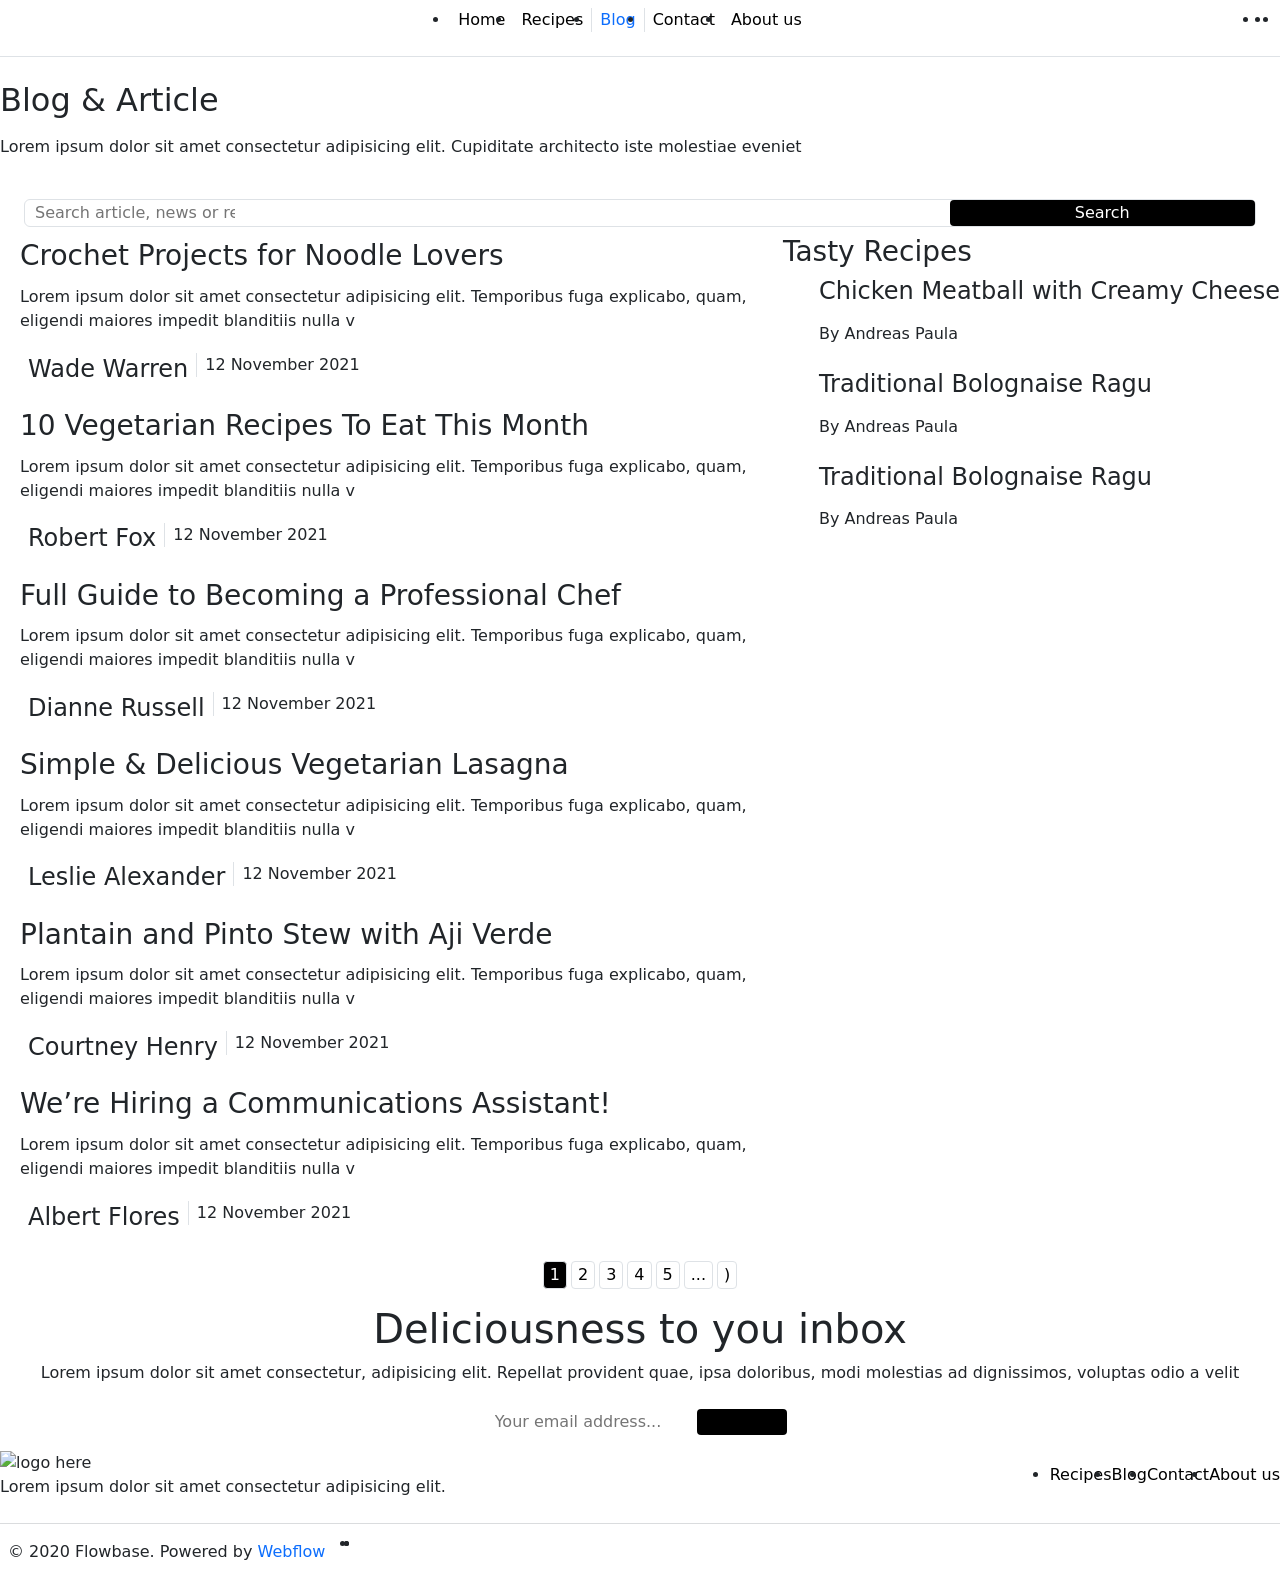
==== commit 8a4df77f: "Setting repo path" ====
--- a/pages/blog_list_page/index.html
+++ b/pages/blog_list_page/index.html
@@ -1,6 +1,7 @@
 <!doctype html>
 <html lang="en">
     <head>
+        <base href="/food_market1/">
         <meta charset="UTF-8" />
         <meta name="viewport" content="width=device-width, initial-scale=1.0" />
         <link
@@ -26,28 +27,28 @@
 
     <body>
         <header class="d-flex justify-content-between align-items-center pt-2 pb-2 border-bottom">
-            <img src="/assets/svg/logo.svg" alt="" />
+            <img src="assets/svg/logo.svg" alt="" />
             <ul class="d-flex">
                 <li class="ps-2 pe-2">
-                    <a class="text-decoration-none text-black" href="/index.html">Home</a>
+                    <a class="text-decoration-none text-black" href="index.html">Home</a>
                 </li>
                 <li class="ps-2 pe-2">
-                    <a class="text-decoration-none text-black" href="/pages/recipes_page/index.html">Recipes</a>
+                    <a class="text-decoration-none text-black" href="pages/recipes_page/index.html">Recipes</a>
                 </li>
                 <li class="ps-2 pe-2 border-start border-end">
-                    <a class="text-decoration-none" href="/pages/blog_list_page/index.html">Blog</a>
+                    <a class="text-decoration-none" href="pages/blog_list_page/index.html">Blog</a>
                 </li>
                 <li class="ps-2 pe-2">
-                    <a class="text-decoration-none text-black" href="/pages/contact_page/index.html">Contact</a>
+                    <a class="text-decoration-none text-black" href="pages/contact_page/index.html">Contact</a>
                 </li>
                 <li class="ps-2 pe-2">
-                    <a class="text-decoration-none text-black" href="/pages/blog_post_page/index.html">About us</a>
+                    <a class="text-decoration-none text-black" href="pages/blog_post_page/index.html">About us</a>
                 </li>
             </ul>
             <ul class="d-flex gap-2">
-                <li class="me-1"><a href="https://www.instagram.com" target="_blank"><img src="/assets/svg/facebook.svg" alt="" /></a></li>
-                <li><a href="https://www.instagram.com" target="_blank"><img src="/assets/svg/twitter.svg" alt="" /></a></li>
-                <li><a href="https://www.instagram.com" target="_blank"><img src="/assets/svg/instagram.svg" alt="" /></a></li>
+                <li class="me-1"><a href="https://www.instagram.com" target="_blank"><img src="assets/svg/facebook.svg" alt="" /></a></li>
+                <li><a href="https://www.instagram.com" target="_blank"><img src="assets/svg/twitter.svg" alt="" /></a></li>
+                <li><a href="https://www.instagram.com" target="_blank"><img src="assets/svg/instagram.svg" alt="" /></a></li>
             </ul>
         </header>
         <div class="headline mt-4 d-flex no-padding flex-column gap-2">
@@ -65,7 +66,7 @@
                         <span class="no-padding flex-shrink-0 position-relative h-100 rounded-2 overflow-hidden">
                             <img
                                 class="w-100 top-50 position-absolute translate-middle-y"
-                                src="/assets/images/orange pancake.jpg"
+                                src="assets/images/orange pancake.jpg"
                                 alt=""
                             />
                         </span>
@@ -76,7 +77,7 @@
                                 quam, eligendi maiores impedit blanditiis nulla v
                             </p>
                             <div class="user-info d-flex align-items-center gap-2">
-                                <img class="rounded-circle" src="/assets/images/wade.png" alt="" />
+                                <img class="rounded-circle" src="assets/images/wade.png" alt="" />
                                 <h4>Wade Warren</h4>
                                 <p class="border-start ps-2">12 November 2021</p>
                             </div>
@@ -86,7 +87,7 @@
                         <span class="no-padding flex-shrink-0 position-relative h-100 rounded-2 overflow-hidden">
                             <img
                                 class="w-100 top-50 position-absolute translate-middle-y"
-                                src="/assets/images/fruit salad.png"
+                                src="assets/images/fruit salad.png"
                                 alt=""
                             />
                         </span>
@@ -97,7 +98,7 @@
                                 quam, eligendi maiores impedit blanditiis nulla v
                             </p>
                             <div class="user-info d-flex align-items-center gap-2">
-                                <img class="rounded-circle" src="/assets/images/robert.png" alt="" />
+                                <img class="rounded-circle" src="assets/images/robert.png" alt="" />
                                 <h4>Robert Fox</h4>
                                 <p class="border-start ps-2">12 November 2021</p>
                             </div>
@@ -107,7 +108,7 @@
                         <span class="no-padding flex-shrink-0 position-relative h-100 rounded-2 overflow-hidden">
                             <img
                                 class="w-100 top-50 position-absolute translate-middle-y"
-                                src="/assets/images/chef.png"
+                                src="assets/images/chef.png"
                                 alt=""
                             />
                         </span>
@@ -118,7 +119,7 @@
                                 quam, eligendi maiores impedit blanditiis nulla v
                             </p>
                             <div class="user-info d-flex align-items-center gap-2">
-                                <img class="rounded-circle" src="/assets/images/dianne.png" alt="" />
+                                <img class="rounded-circle" src="assets/images/dianne.png" alt="" />
                                 <h4>Dianne Russell</h4>
                                 <p class="border-start ps-2">12 November 2021</p>
                             </div>
@@ -128,7 +129,7 @@
                         <span class="no-padding flex-shrink-0 position-relative h-100 rounded-2 overflow-hidden">
                             <img
                                 class="w-100 top-50 position-absolute translate-middle-y"
-                                src="/assets/images/lasagna.png"
+                                src="assets/images/lasagna.png"
                                 alt=""
                             />
                         </span>
@@ -139,7 +140,7 @@
                                 quam, eligendi maiores impedit blanditiis nulla v
                             </p>
                             <div class="user-info d-flex align-items-center gap-2">
-                                <img class="rounded-circle" src="/assets/images/leslie.png" alt="" />
+                                <img class="rounded-circle" src="assets/images/leslie.png" alt="" />
                                 <h4>Leslie Alexander</h4>
                                 <p class="border-start ps-2">12 November 2021</p>
                             </div>
@@ -149,7 +150,7 @@
                         <span class="no-padding flex-shrink-0 position-relative h-100 rounded-2 overflow-hidden">
                             <img
                                 class="w-100 top-50 position-absolute translate-middle-y"
-                                src="/assets/images/verde.png"
+                                src="assets/images/verde.png"
                                 alt=""
                             />
                         </span>
@@ -160,7 +161,7 @@
                                 quam, eligendi maiores impedit blanditiis nulla v
                             </p>
                             <div class="user-info d-flex align-items-center gap-2">
-                                <img class="rounded-circle" src="/assets/images/courtney.png" alt="" />
+                                <img class="rounded-circle" src="assets/images/courtney.png" alt="" />
                                 <h4>Courtney Henry</h4>
                                 <p class="border-start ps-2">12 November 2021</p>
                             </div>
@@ -170,7 +171,7 @@
                         <span class="no-padding flex-shrink-0 position-relative h-100 rounded-2 overflow-hidden">
                             <img
                                 class="w-100 top-50 position-absolute translate-middle-y"
-                                src="/assets/images/announce.png"
+                                src="assets/images/announce.png"
                                 alt=""
                             />
                         </span>
@@ -181,7 +182,7 @@
                                 quam, eligendi maiores impedit blanditiis nulla v
                             </p>
                             <div class="user-info d-flex align-items-center gap-2">
-                                <img class="rounded-circle" src="/assets/images/albert.png" alt="" />
+                                <img class="rounded-circle" src="assets/images/albert.png" alt="" />
                                 <h4>Albert Flores</h4>
                                 <p class="border-start ps-2">12 November 2021</p>
                             </div>
@@ -196,7 +197,7 @@
                                 <span class="flex-shrink-0 d-block h-100 overflow-hidden rounded-3">
                                     <img
                                         class="start-50 top-50 translate-middle position-relative w-100"
-                                        src="/assets/images/meat balls.png"
+                                        src="assets/images/meat balls.png"
                                         alt=""
                                     />
                                 </span>
@@ -209,7 +210,7 @@
                                 <span class="flex-shrink-0 d-block h-100 overflow-hidden rounded-3">
                                     <img
                                         class="start-50 top-50 translate-middle position-relative w-100"
-                                        src="/assets/images/ragu.png"
+                                        src="assets/images/ragu.png"
                                         alt=""
                                     />
                                 </span>
@@ -222,7 +223,7 @@
                                 <span class="flex-shrink-0 d-block h-100 overflow-hidden rounded-3">
                                     <img
                                         class="start-50 top-50 translate-middle position-relative w-100"
-                                        src="/assets/images/dumplings.png"
+                                        src="assets/images/dumplings.png"
                                         alt=""
                                     />
                                 </span>
@@ -233,7 +234,7 @@
                             </li>
                         </ul>
                     </div>
-                    <img class="w-100" src="/assets/images/healthy food.svg" alt="" />
+                    <img class="w-100" src="assets/images/healthy food.svg" alt="" />
                 </aside>
             </div>
             <div class="container-fluid mt-3 d-flex gap-1 justify-content-center">
@@ -273,29 +274,29 @@
                     <input class="border-0" type="text" placeholder="Your email address..." />
                     <button class="w-100 rounded-1 bg-black border-0">Subscribe</button>
                 </div>
-                <img src="/assets/images/curved veges.png" alt="" />
-                <img src="/assets/images/spice leaf.png" alt="" />
-                <img src="/assets/images/egg salad.webp" alt="" />
+                <img src="assets/images/curved veges.png" alt="" />
+                <img src="assets/images/spice leaf.png" alt="" />
+                <img src="assets/images/egg salad.webp" alt="" />
             </div>
         </div>
         <footer class="d-flex flex-column">
             <div class="d-flex mb-2 align-items-center justify-content-between">
                 <div class="d-flex flex-column">
-                    <img class="align-self-start" src="/assets/svg/logo.svg" alt="logo here" />
+                    <img class="align-self-start" src="assets/svg/logo.svg" alt="logo here" />
                     <p>Lorem ipsum dolor sit amet consectetur adipisicing elit.</p>
                 </div>
                 <ul class="d-flex">
                     <li>
-                        <a class="text-black text-decoration-none" href="./pages/recipes_page/index.html">Recipes</a>
-                    </li>
-                    <li>
-                        <a class="text-black text-decoration-none" href="./pages/blog_list_page/index.html">Blog</a>
-                    </li>
-                    <li>
-                        <a class="text-black text-decoration-none" href="./pages/contact_page/index.html">Contact</a>
-                    </li>
-                    <li>
-                        <a class="text-black text-decoration-none" href="./pages/blog_post_page/index.html">About us</a>
+                        <a class="text-black text-decoration-none" href=".pages/recipes_page/index.html">Recipes</a>
+                    </li>
+                    <li>
+                        <a class="text-black text-decoration-none" href=".pages/blog_list_page/index.html">Blog</a>
+                    </li>
+                    <li>
+                        <a class="text-black text-decoration-none" href=".pages/contact_page/index.html">Contact</a>
+                    </li>
+                    <li>
+                        <a class="text-black text-decoration-none" href=".pages/blog_post_page/index.html">About us</a>
                     </li>
                 </ul>
             </div>
@@ -307,17 +308,17 @@
                 <ul class="d-flex">
                     <li class="me-1">
                         <a href="https://www.facebook.com" target="_blank">
-                            <img src="/assets/svg/facebook.svg" alt="" />
+                            <img src="assets/svg/facebook.svg" alt="" />
                         </a>
                     </li>
                     <li>
                         <a href="https://www.twitter.com" target="_blank">
-                            <img src="/assets/svg/twitter.svg" alt="" />
+                            <img src="assets/svg/twitter.svg" alt="" />
                         </a>
                     </li>
                     <li>
                         <a href="https://www.instagram.com" target="_blank">
-                            <img src="/assets/svg/instagram.svg" alt="" />
+                            <img src="assets/svg/instagram.svg" alt="" />
                         </a>
                     </li>
                 </ul>
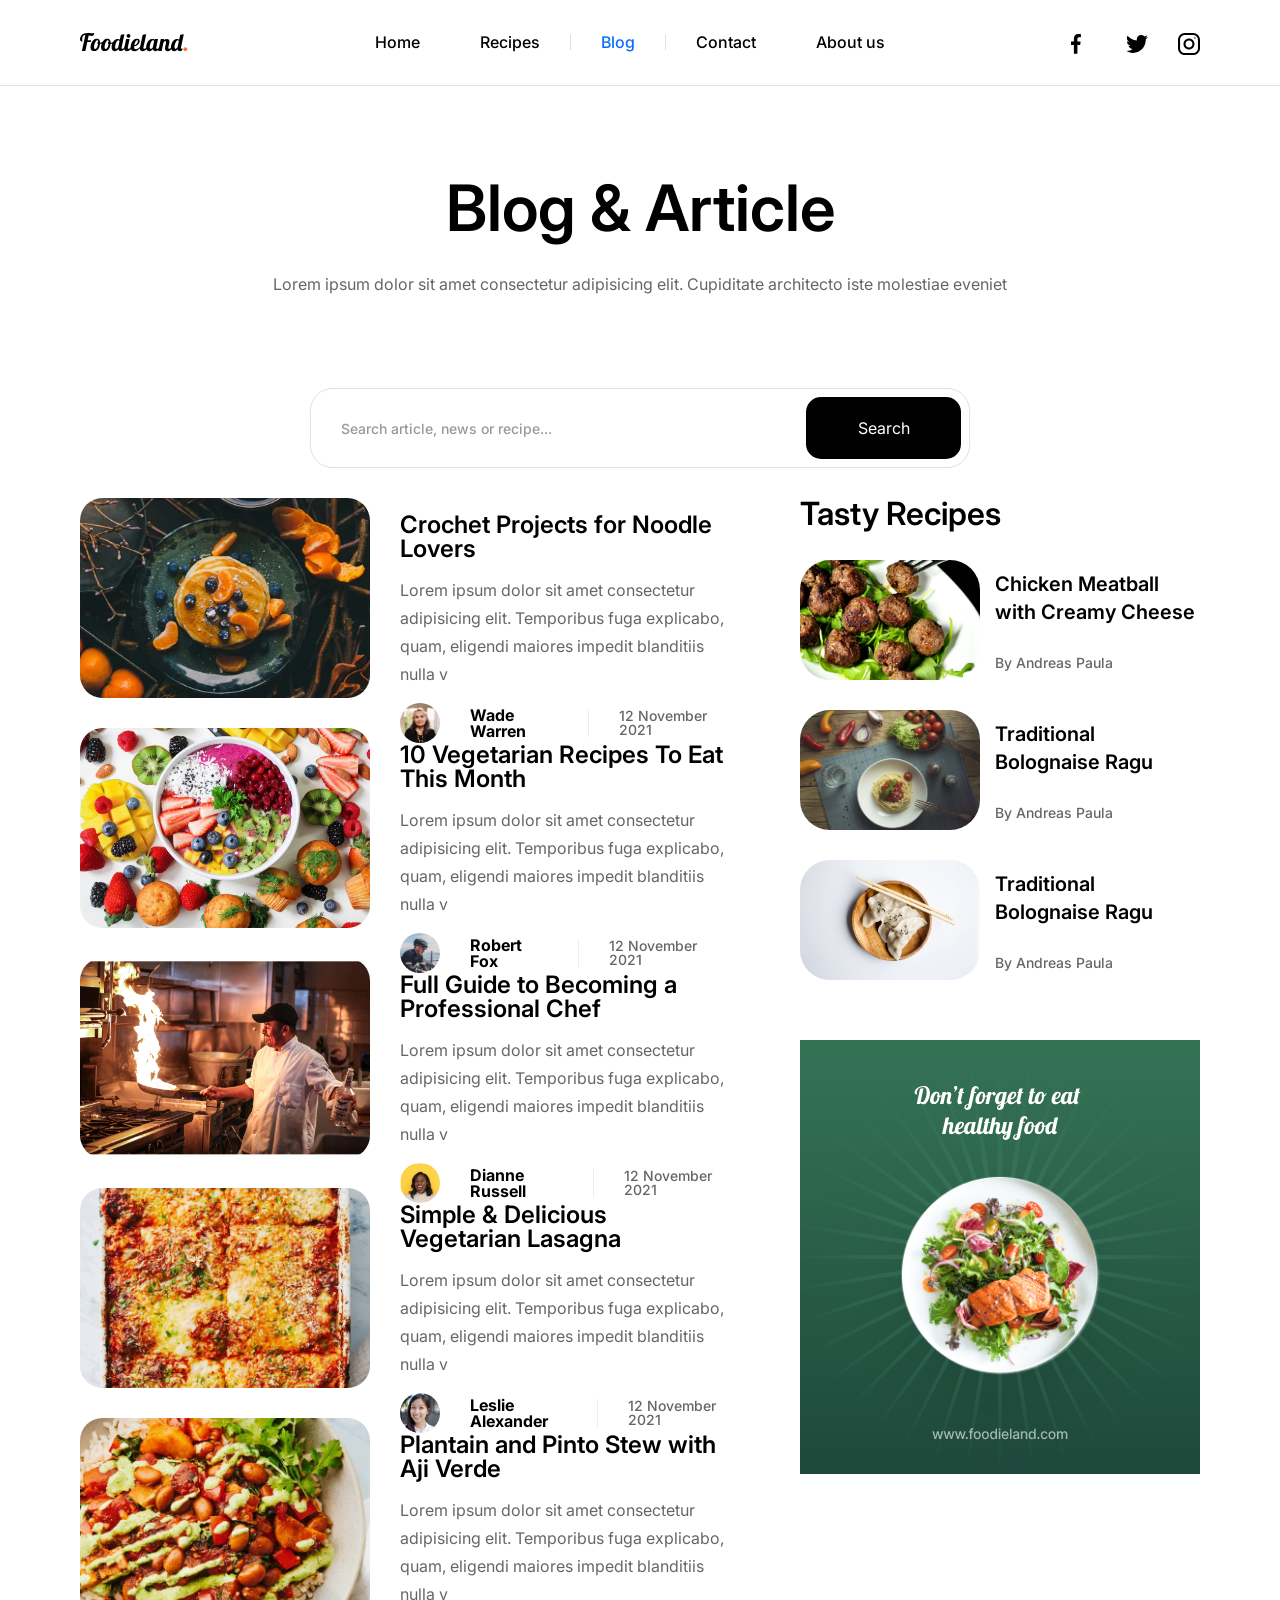
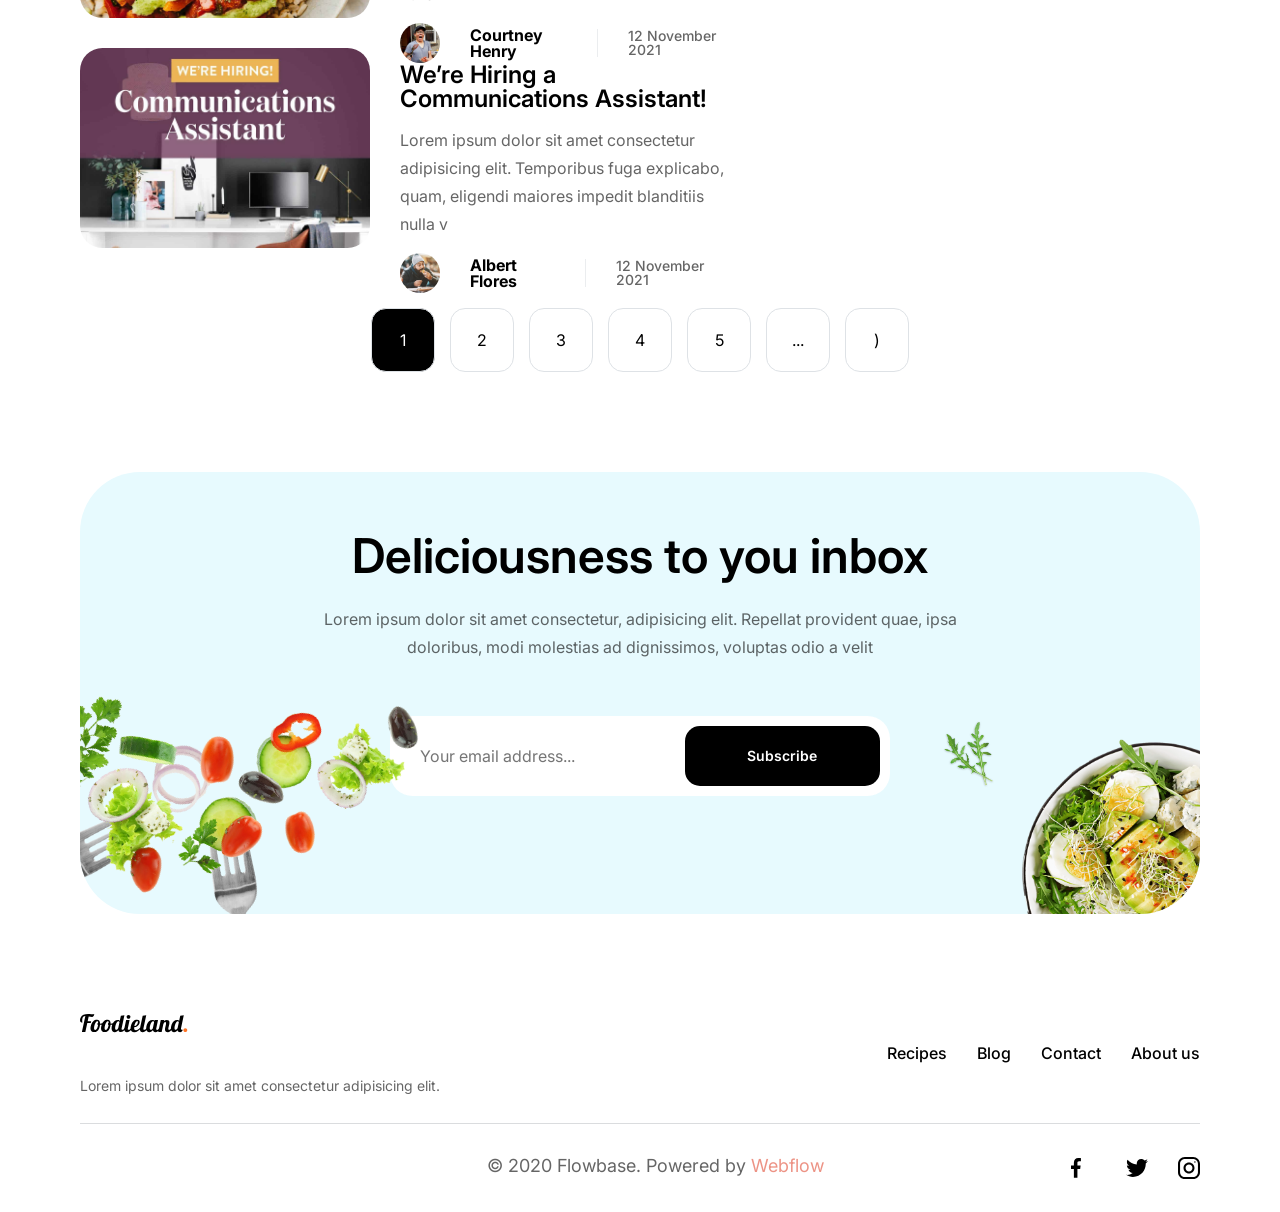
==== commit bf20d7da: "Last path configuration" ====
--- a/pages/blog_list_page/index.html
+++ b/pages/blog_list_page/index.html
@@ -21,34 +21,34 @@
             href="https://fonts.googleapis.com/css2?family=Inter:ital,opsz,wght@0,14..32,100..900;1,14..32,100..900&display=swap"
             rel="stylesheet"
         />
-        <link rel="stylesheet" href="./styles/style.css" />
+        <link rel="stylesheet" href="/pages/blog_list_page/styles/style.css" />
         <title>Blog List Page</title>
     </head>
 
     <body>
         <header class="d-flex justify-content-between align-items-center pt-2 pb-2 border-bottom">
-            <img src="assets/svg/logo.svg" alt="" />
+            <img src="/assets/svg/logo.svg" alt="" />
             <ul class="d-flex">
                 <li class="ps-2 pe-2">
-                    <a class="text-decoration-none text-black" href="index.html">Home</a>
+                    <a class="text-decoration-none text-black" href="/index.html">Home</a>
                 </li>
                 <li class="ps-2 pe-2">
-                    <a class="text-decoration-none text-black" href="pages/recipes_page/index.html">Recipes</a>
+                    <a class="text-decoration-none text-black" href="/pages/recipes_page/index.html">Recipes</a>
                 </li>
                 <li class="ps-2 pe-2 border-start border-end">
-                    <a class="text-decoration-none" href="pages/blog_list_page/index.html">Blog</a>
+                    <a class="text-decoration-none" href="/pages/blog_list_page/index.html">Blog</a>
                 </li>
                 <li class="ps-2 pe-2">
-                    <a class="text-decoration-none text-black" href="pages/contact_page/index.html">Contact</a>
+                    <a class="text-decoration-none text-black" href="/pages/contact_page/index.html">Contact</a>
                 </li>
                 <li class="ps-2 pe-2">
-                    <a class="text-decoration-none text-black" href="pages/blog_post_page/index.html">About us</a>
+                    <a class="text-decoration-none text-black" href="/pages/blog_post_page/index.html">About us</a>
                 </li>
             </ul>
             <ul class="d-flex gap-2">
-                <li class="me-1"><a href="https://www.instagram.com" target="_blank"><img src="assets/svg/facebook.svg" alt="" /></a></li>
-                <li><a href="https://www.instagram.com" target="_blank"><img src="assets/svg/twitter.svg" alt="" /></a></li>
-                <li><a href="https://www.instagram.com" target="_blank"><img src="assets/svg/instagram.svg" alt="" /></a></li>
+                <li class="me-1"><a href="https://www.instagram.com" target="_blank"><img src="/assets/svg/facebook.svg" alt="" /></a></li>
+                <li><a href="https://www.instagram.com" target="_blank"><img src="/assets/svg/twitter.svg" alt="" /></a></li>
+                <li><a href="https://www.instagram.com" target="_blank"><img src="/assets/svg/instagram.svg" alt="" /></a></li>
             </ul>
         </header>
         <div class="headline mt-4 d-flex no-padding flex-column gap-2">
@@ -66,7 +66,7 @@
                         <span class="no-padding flex-shrink-0 position-relative h-100 rounded-2 overflow-hidden">
                             <img
                                 class="w-100 top-50 position-absolute translate-middle-y"
-                                src="assets/images/orange pancake.jpg"
+                                src="/assets/images/orange pancake.jpg"
                                 alt=""
                             />
                         </span>
@@ -77,7 +77,7 @@
                                 quam, eligendi maiores impedit blanditiis nulla v
                             </p>
                             <div class="user-info d-flex align-items-center gap-2">
-                                <img class="rounded-circle" src="assets/images/wade.png" alt="" />
+                                <img class="rounded-circle" src="/assets/images/wade.png" alt="" />
                                 <h4>Wade Warren</h4>
                                 <p class="border-start ps-2">12 November 2021</p>
                             </div>
@@ -87,7 +87,7 @@
                         <span class="no-padding flex-shrink-0 position-relative h-100 rounded-2 overflow-hidden">
                             <img
                                 class="w-100 top-50 position-absolute translate-middle-y"
-                                src="assets/images/fruit salad.png"
+                                src="/assets/images/fruit salad.png"
                                 alt=""
                             />
                         </span>
@@ -98,7 +98,7 @@
                                 quam, eligendi maiores impedit blanditiis nulla v
                             </p>
                             <div class="user-info d-flex align-items-center gap-2">
-                                <img class="rounded-circle" src="assets/images/robert.png" alt="" />
+                                <img class="rounded-circle" src="/assets/images/robert.png" alt="" />
                                 <h4>Robert Fox</h4>
                                 <p class="border-start ps-2">12 November 2021</p>
                             </div>
@@ -108,7 +108,7 @@
                         <span class="no-padding flex-shrink-0 position-relative h-100 rounded-2 overflow-hidden">
                             <img
                                 class="w-100 top-50 position-absolute translate-middle-y"
-                                src="assets/images/chef.png"
+                                src="/assets/images/chef.png"
                                 alt=""
                             />
                         </span>
@@ -119,7 +119,7 @@
                                 quam, eligendi maiores impedit blanditiis nulla v
                             </p>
                             <div class="user-info d-flex align-items-center gap-2">
-                                <img class="rounded-circle" src="assets/images/dianne.png" alt="" />
+                                <img class="rounded-circle" src="/assets/images/dianne.png" alt="" />
                                 <h4>Dianne Russell</h4>
                                 <p class="border-start ps-2">12 November 2021</p>
                             </div>
@@ -129,7 +129,7 @@
                         <span class="no-padding flex-shrink-0 position-relative h-100 rounded-2 overflow-hidden">
                             <img
                                 class="w-100 top-50 position-absolute translate-middle-y"
-                                src="assets/images/lasagna.png"
+                                src="/assets/images/lasagna.png"
                                 alt=""
                             />
                         </span>
@@ -140,7 +140,7 @@
                                 quam, eligendi maiores impedit blanditiis nulla v
                             </p>
                             <div class="user-info d-flex align-items-center gap-2">
-                                <img class="rounded-circle" src="assets/images/leslie.png" alt="" />
+                                <img class="rounded-circle" src="/assets/images/leslie.png" alt="" />
                                 <h4>Leslie Alexander</h4>
                                 <p class="border-start ps-2">12 November 2021</p>
                             </div>
@@ -150,7 +150,7 @@
                         <span class="no-padding flex-shrink-0 position-relative h-100 rounded-2 overflow-hidden">
                             <img
                                 class="w-100 top-50 position-absolute translate-middle-y"
-                                src="assets/images/verde.png"
+                                src="/assets/images/verde.png"
                                 alt=""
                             />
                         </span>
@@ -161,7 +161,7 @@
                                 quam, eligendi maiores impedit blanditiis nulla v
                             </p>
                             <div class="user-info d-flex align-items-center gap-2">
-                                <img class="rounded-circle" src="assets/images/courtney.png" alt="" />
+                                <img class="rounded-circle" src="/assets/images/courtney.png" alt="" />
                                 <h4>Courtney Henry</h4>
                                 <p class="border-start ps-2">12 November 2021</p>
                             </div>
@@ -171,7 +171,7 @@
                         <span class="no-padding flex-shrink-0 position-relative h-100 rounded-2 overflow-hidden">
                             <img
                                 class="w-100 top-50 position-absolute translate-middle-y"
-                                src="assets/images/announce.png"
+                                src="/assets/images/announce.png"
                                 alt=""
                             />
                         </span>
@@ -182,7 +182,7 @@
                                 quam, eligendi maiores impedit blanditiis nulla v
                             </p>
                             <div class="user-info d-flex align-items-center gap-2">
-                                <img class="rounded-circle" src="assets/images/albert.png" alt="" />
+                                <img class="rounded-circle" src="/assets/images/albert.png" alt="" />
                                 <h4>Albert Flores</h4>
                                 <p class="border-start ps-2">12 November 2021</p>
                             </div>
@@ -197,7 +197,7 @@
                                 <span class="flex-shrink-0 d-block h-100 overflow-hidden rounded-3">
                                     <img
                                         class="start-50 top-50 translate-middle position-relative w-100"
-                                        src="assets/images/meat balls.png"
+                                        src="/assets/images/meat balls.png"
                                         alt=""
                                     />
                                 </span>
@@ -210,7 +210,7 @@
                                 <span class="flex-shrink-0 d-block h-100 overflow-hidden rounded-3">
                                     <img
                                         class="start-50 top-50 translate-middle position-relative w-100"
-                                        src="assets/images/ragu.png"
+                                        src="/assets/images/ragu.png"
                                         alt=""
                                     />
                                 </span>
@@ -223,7 +223,7 @@
                                 <span class="flex-shrink-0 d-block h-100 overflow-hidden rounded-3">
                                     <img
                                         class="start-50 top-50 translate-middle position-relative w-100"
-                                        src="assets/images/dumplings.png"
+                                        src="/assets/images/dumplings.png"
                                         alt=""
                                     />
                                 </span>
@@ -234,7 +234,7 @@
                             </li>
                         </ul>
                     </div>
-                    <img class="w-100" src="assets/images/healthy food.svg" alt="" />
+                    <img class="w-100" src="/assets/images/healthy food.svg" alt="" />
                 </aside>
             </div>
             <div class="container-fluid mt-3 d-flex gap-1 justify-content-center">
@@ -274,15 +274,15 @@
                     <input class="border-0" type="text" placeholder="Your email address..." />
                     <button class="w-100 rounded-1 bg-black border-0">Subscribe</button>
                 </div>
-                <img src="assets/images/curved veges.png" alt="" />
-                <img src="assets/images/spice leaf.png" alt="" />
-                <img src="assets/images/egg salad.webp" alt="" />
+                <img src="/assets/images/curved veges.png" alt="" />
+                <img src="/assets/images/spice leaf.png" alt="" />
+                <img src="/assets/images/egg salad.webp" alt="" />
             </div>
         </div>
         <footer class="d-flex flex-column">
             <div class="d-flex mb-2 align-items-center justify-content-between">
                 <div class="d-flex flex-column">
-                    <img class="align-self-start" src="assets/svg/logo.svg" alt="logo here" />
+                    <img class="align-self-start" src="/assets/svg/logo.svg" alt="logo here" />
                     <p>Lorem ipsum dolor sit amet consectetur adipisicing elit.</p>
                 </div>
                 <ul class="d-flex">
@@ -308,17 +308,17 @@
                 <ul class="d-flex">
                     <li class="me-1">
                         <a href="https://www.facebook.com" target="_blank">
-                            <img src="assets/svg/facebook.svg" alt="" />
+                            <img src="/assets/svg/facebook.svg" alt="" />
                         </a>
                     </li>
                     <li>
                         <a href="https://www.twitter.com" target="_blank">
-                            <img src="assets/svg/twitter.svg" alt="" />
+                            <img src="/assets/svg/twitter.svg" alt="" />
                         </a>
                     </li>
                     <li>
                         <a href="https://www.instagram.com" target="_blank">
-                            <img src="assets/svg/instagram.svg" alt="" />
+                            <img src="/assets/svg/instagram.svg" alt="" />
                         </a>
                     </li>
                 </ul>
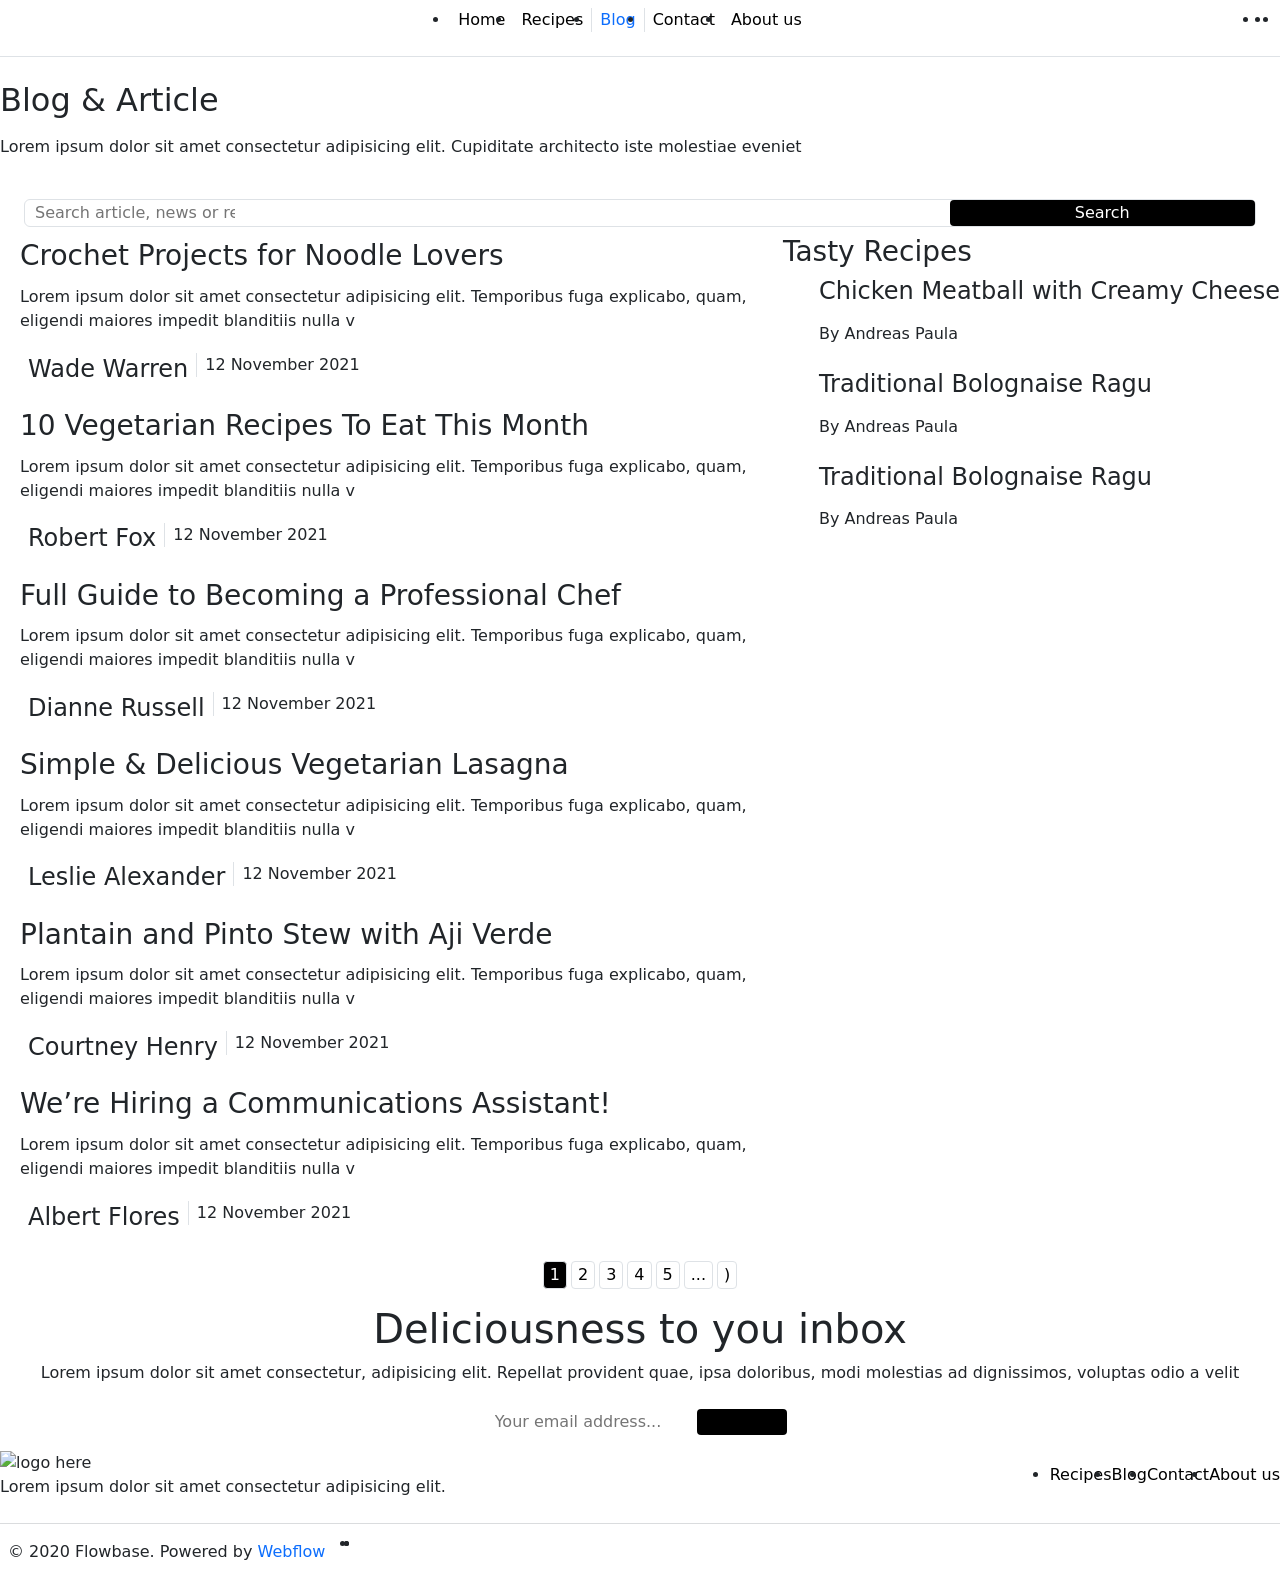
==== commit 0ca505bf: "Fixing base tag" ====
--- a/pages/blog_list_page/index.html
+++ b/pages/blog_list_page/index.html
@@ -21,34 +21,34 @@
             href="https://fonts.googleapis.com/css2?family=Inter:ital,opsz,wght@0,14..32,100..900;1,14..32,100..900&display=swap"
             rel="stylesheet"
         />
-        <link rel="stylesheet" href="/pages/blog_list_page/styles/style.css" />
+        <link rel="stylesheet" href="pages/blog_list_page/styles/style.css" />
         <title>Blog List Page</title>
     </head>
 
     <body>
         <header class="d-flex justify-content-between align-items-center pt-2 pb-2 border-bottom">
-            <img src="/assets/svg/logo.svg" alt="" />
+            <img src="assets/svg/logo.svg" alt="" />
             <ul class="d-flex">
                 <li class="ps-2 pe-2">
-                    <a class="text-decoration-none text-black" href="/index.html">Home</a>
+                    <a class="text-decoration-none text-black" href="index.html">Home</a>
                 </li>
                 <li class="ps-2 pe-2">
-                    <a class="text-decoration-none text-black" href="/pages/recipes_page/index.html">Recipes</a>
+                    <a class="text-decoration-none text-black" href="pages/recipes_page/index.html">Recipes</a>
                 </li>
                 <li class="ps-2 pe-2 border-start border-end">
-                    <a class="text-decoration-none" href="/pages/blog_list_page/index.html">Blog</a>
+                    <a class="text-decoration-none" href="pages/blog_list_page/index.html">Blog</a>
                 </li>
                 <li class="ps-2 pe-2">
-                    <a class="text-decoration-none text-black" href="/pages/contact_page/index.html">Contact</a>
+                    <a class="text-decoration-none text-black" href="pages/contact_page/index.html">Contact</a>
                 </li>
                 <li class="ps-2 pe-2">
-                    <a class="text-decoration-none text-black" href="/pages/blog_post_page/index.html">About us</a>
+                    <a class="text-decoration-none text-black" href="pages/blog_post_page/index.html">About us</a>
                 </li>
             </ul>
             <ul class="d-flex gap-2">
-                <li class="me-1"><a href="https://www.instagram.com" target="_blank"><img src="/assets/svg/facebook.svg" alt="" /></a></li>
-                <li><a href="https://www.instagram.com" target="_blank"><img src="/assets/svg/twitter.svg" alt="" /></a></li>
-                <li><a href="https://www.instagram.com" target="_blank"><img src="/assets/svg/instagram.svg" alt="" /></a></li>
+                <li class="me-1"><a href="https://www.instagram.com" target="_blank"><img src="assets/svg/facebook.svg" alt="" /></a></li>
+                <li><a href="https://www.instagram.com" target="_blank"><img src="assets/svg/twitter.svg" alt="" /></a></li>
+                <li><a href="https://www.instagram.com" target="_blank"><img src="assets/svg/instagram.svg" alt="" /></a></li>
             </ul>
         </header>
         <div class="headline mt-4 d-flex no-padding flex-column gap-2">
@@ -66,7 +66,7 @@
                         <span class="no-padding flex-shrink-0 position-relative h-100 rounded-2 overflow-hidden">
                             <img
                                 class="w-100 top-50 position-absolute translate-middle-y"
-                                src="/assets/images/orange pancake.jpg"
+                                src="assets/images/orange pancake.jpg"
                                 alt=""
                             />
                         </span>
@@ -77,7 +77,7 @@
                                 quam, eligendi maiores impedit blanditiis nulla v
                             </p>
                             <div class="user-info d-flex align-items-center gap-2">
-                                <img class="rounded-circle" src="/assets/images/wade.png" alt="" />
+                                <img class="rounded-circle" src="assets/images/wade.png" alt="" />
                                 <h4>Wade Warren</h4>
                                 <p class="border-start ps-2">12 November 2021</p>
                             </div>
@@ -87,7 +87,7 @@
                         <span class="no-padding flex-shrink-0 position-relative h-100 rounded-2 overflow-hidden">
                             <img
                                 class="w-100 top-50 position-absolute translate-middle-y"
-                                src="/assets/images/fruit salad.png"
+                                src="assets/images/fruit salad.png"
                                 alt=""
                             />
                         </span>
@@ -98,7 +98,7 @@
                                 quam, eligendi maiores impedit blanditiis nulla v
                             </p>
                             <div class="user-info d-flex align-items-center gap-2">
-                                <img class="rounded-circle" src="/assets/images/robert.png" alt="" />
+                                <img class="rounded-circle" src="assets/images/robert.png" alt="" />
                                 <h4>Robert Fox</h4>
                                 <p class="border-start ps-2">12 November 2021</p>
                             </div>
@@ -108,7 +108,7 @@
                         <span class="no-padding flex-shrink-0 position-relative h-100 rounded-2 overflow-hidden">
                             <img
                                 class="w-100 top-50 position-absolute translate-middle-y"
-                                src="/assets/images/chef.png"
+                                src="assets/images/chef.png"
                                 alt=""
                             />
                         </span>
@@ -119,7 +119,7 @@
                                 quam, eligendi maiores impedit blanditiis nulla v
                             </p>
                             <div class="user-info d-flex align-items-center gap-2">
-                                <img class="rounded-circle" src="/assets/images/dianne.png" alt="" />
+                                <img class="rounded-circle" src="assets/images/dianne.png" alt="" />
                                 <h4>Dianne Russell</h4>
                                 <p class="border-start ps-2">12 November 2021</p>
                             </div>
@@ -129,7 +129,7 @@
                         <span class="no-padding flex-shrink-0 position-relative h-100 rounded-2 overflow-hidden">
                             <img
                                 class="w-100 top-50 position-absolute translate-middle-y"
-                                src="/assets/images/lasagna.png"
+                                src="assets/images/lasagna.png"
                                 alt=""
                             />
                         </span>
@@ -140,7 +140,7 @@
                                 quam, eligendi maiores impedit blanditiis nulla v
                             </p>
                             <div class="user-info d-flex align-items-center gap-2">
-                                <img class="rounded-circle" src="/assets/images/leslie.png" alt="" />
+                                <img class="rounded-circle" src="assets/images/leslie.png" alt="" />
                                 <h4>Leslie Alexander</h4>
                                 <p class="border-start ps-2">12 November 2021</p>
                             </div>
@@ -150,7 +150,7 @@
                         <span class="no-padding flex-shrink-0 position-relative h-100 rounded-2 overflow-hidden">
                             <img
                                 class="w-100 top-50 position-absolute translate-middle-y"
-                                src="/assets/images/verde.png"
+                                src="assets/images/verde.png"
                                 alt=""
                             />
                         </span>
@@ -161,7 +161,7 @@
                                 quam, eligendi maiores impedit blanditiis nulla v
                             </p>
                             <div class="user-info d-flex align-items-center gap-2">
-                                <img class="rounded-circle" src="/assets/images/courtney.png" alt="" />
+                                <img class="rounded-circle" src="assets/images/courtney.png" alt="" />
                                 <h4>Courtney Henry</h4>
                                 <p class="border-start ps-2">12 November 2021</p>
                             </div>
@@ -171,7 +171,7 @@
                         <span class="no-padding flex-shrink-0 position-relative h-100 rounded-2 overflow-hidden">
                             <img
                                 class="w-100 top-50 position-absolute translate-middle-y"
-                                src="/assets/images/announce.png"
+                                src="assets/images/announce.png"
                                 alt=""
                             />
                         </span>
@@ -182,7 +182,7 @@
                                 quam, eligendi maiores impedit blanditiis nulla v
                             </p>
                             <div class="user-info d-flex align-items-center gap-2">
-                                <img class="rounded-circle" src="/assets/images/albert.png" alt="" />
+                                <img class="rounded-circle" src="assets/images/albert.png" alt="" />
                                 <h4>Albert Flores</h4>
                                 <p class="border-start ps-2">12 November 2021</p>
                             </div>
@@ -197,7 +197,7 @@
                                 <span class="flex-shrink-0 d-block h-100 overflow-hidden rounded-3">
                                     <img
                                         class="start-50 top-50 translate-middle position-relative w-100"
-                                        src="/assets/images/meat balls.png"
+                                        src="assets/images/meat balls.png"
                                         alt=""
                                     />
                                 </span>
@@ -210,7 +210,7 @@
                                 <span class="flex-shrink-0 d-block h-100 overflow-hidden rounded-3">
                                     <img
                                         class="start-50 top-50 translate-middle position-relative w-100"
-                                        src="/assets/images/ragu.png"
+                                        src="assets/images/ragu.png"
                                         alt=""
                                     />
                                 </span>
@@ -223,7 +223,7 @@
                                 <span class="flex-shrink-0 d-block h-100 overflow-hidden rounded-3">
                                     <img
                                         class="start-50 top-50 translate-middle position-relative w-100"
-                                        src="/assets/images/dumplings.png"
+                                        src="assets/images/dumplings.png"
                                         alt=""
                                     />
                                 </span>
@@ -234,7 +234,7 @@
                             </li>
                         </ul>
                     </div>
-                    <img class="w-100" src="/assets/images/healthy food.svg" alt="" />
+                    <img class="w-100" src="assets/images/healthy food.svg" alt="" />
                 </aside>
             </div>
             <div class="container-fluid mt-3 d-flex gap-1 justify-content-center">
@@ -274,15 +274,15 @@
                     <input class="border-0" type="text" placeholder="Your email address..." />
                     <button class="w-100 rounded-1 bg-black border-0">Subscribe</button>
                 </div>
-                <img src="/assets/images/curved veges.png" alt="" />
-                <img src="/assets/images/spice leaf.png" alt="" />
-                <img src="/assets/images/egg salad.webp" alt="" />
+                <img src="assets/images/curved veges.png" alt="" />
+                <img src="assets/images/spice leaf.png" alt="" />
+                <img src="assets/images/egg salad.webp" alt="" />
             </div>
         </div>
         <footer class="d-flex flex-column">
             <div class="d-flex mb-2 align-items-center justify-content-between">
                 <div class="d-flex flex-column">
-                    <img class="align-self-start" src="/assets/svg/logo.svg" alt="logo here" />
+                    <img class="align-self-start" src="assets/svg/logo.svg" alt="logo here" />
                     <p>Lorem ipsum dolor sit amet consectetur adipisicing elit.</p>
                 </div>
                 <ul class="d-flex">
@@ -308,17 +308,17 @@
                 <ul class="d-flex">
                     <li class="me-1">
                         <a href="https://www.facebook.com" target="_blank">
-                            <img src="/assets/svg/facebook.svg" alt="" />
+                            <img src="assets/svg/facebook.svg" alt="" />
                         </a>
                     </li>
                     <li>
                         <a href="https://www.twitter.com" target="_blank">
-                            <img src="/assets/svg/twitter.svg" alt="" />
+                            <img src="assets/svg/twitter.svg" alt="" />
                         </a>
                     </li>
                     <li>
                         <a href="https://www.instagram.com" target="_blank">
-                            <img src="/assets/svg/instagram.svg" alt="" />
+                            <img src="assets/svg/instagram.svg" alt="" />
                         </a>
                     </li>
                 </ul>
